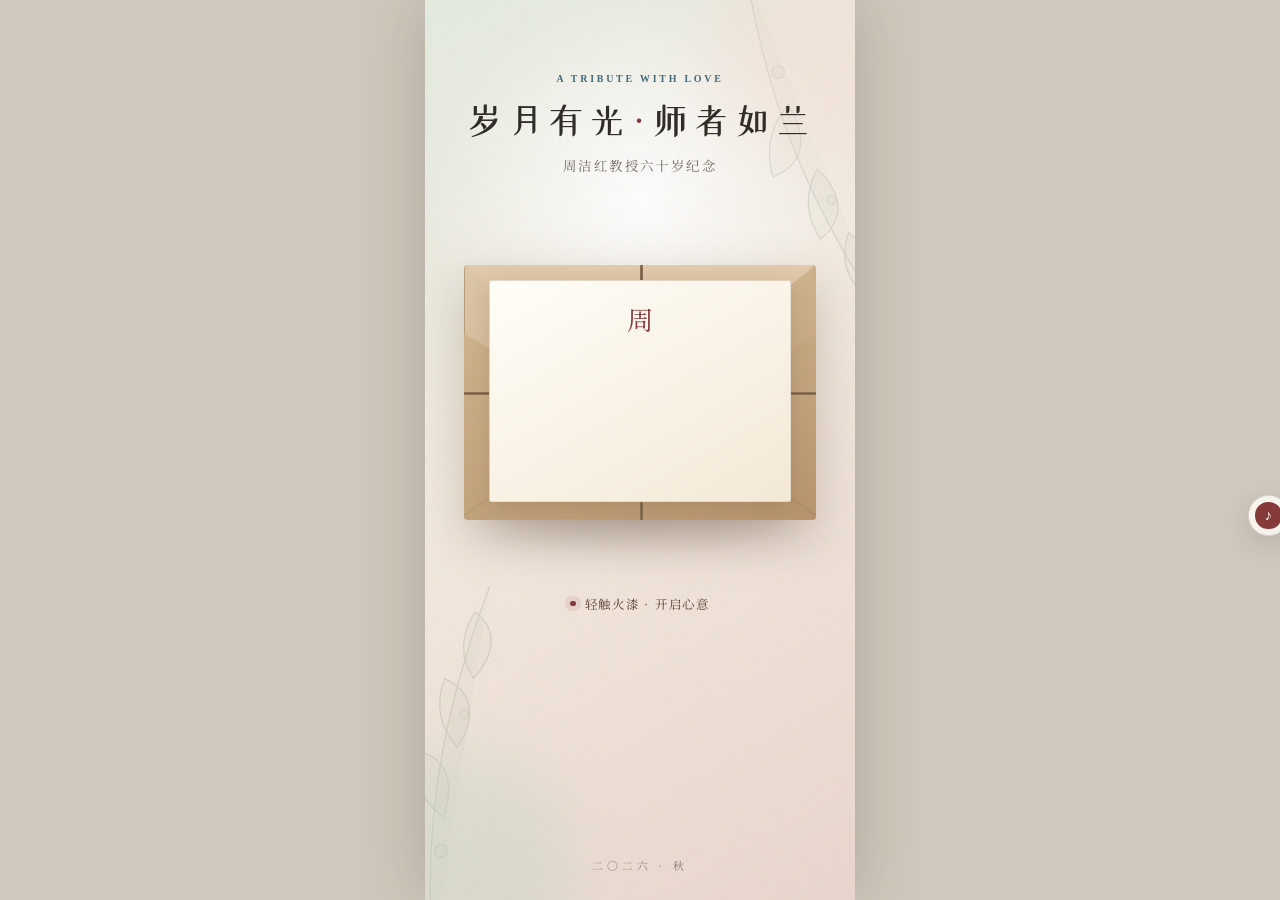
==== index.html @ 35580b99 "补充网页技术支持信息 Co-Authored-By: Aime <aime@bytedance.com> Change-Id: I52835544a34c816adebe704d034dd237d55" ====
<!doctype html>
<html lang="zh-CN">
<head>
  <meta charset="UTF-8" />
  <meta name="viewport" content="width=device-width, initial-scale=1, viewport-fit=cover, user-scalable=no" />
  <meta name="theme-color" content="#eee8dc" />
  <meta name="description" content="周洁红教授六十岁纪念互动贺卡" />
  <title>岁月有光 · 师者如兰</title>
  <link rel="preconnect" href="https://fonts.googleapis.com" />
  <link rel="preconnect" href="https://fonts.gstatic.com" crossorigin />
  <link href="https://fonts.googleapis.com/css2?family=Noto+Serif+SC:wght@400;500;600;700&family=ZCOOL+XiaoWei&display=swap" rel="stylesheet" />
  <link rel="stylesheet" href="./style.css?v=2" />
</head>
<body>
  <main class="app-shell" aria-live="polite">
    <div class="ambient-light ambient-light--one"></div>
    <div class="ambient-light ambient-light--two"></div>

    <svg class="botanical botanical--left" viewBox="0 0 170 410" aria-hidden="true">
      <path d="M22 420C32 300 55 183 143 22" />
      <path d="M56 270C34 248 26 222 32 191C64 200 78 226 56 270Z" />
      <path d="M82 195C64 167 65 142 79 117C106 134 111 163 82 195Z" />
      <path d="M111 121C98 94 105 69 123 48C145 69 140 97 111 121Z" />
      <circle cx="48" cy="307" r="7" /><circle cx="95" cy="159" r="5" />
    </svg>
    <svg class="botanical botanical--right" viewBox="0 0 170 410" aria-hidden="true">
      <path d="M148 420C138 300 115 183 27 22" />
      <path d="M114 270C136 248 144 222 138 191C106 200 92 226 114 270Z" />
      <path d="M88 195C106 167 105 142 91 117C64 134 59 163 88 195Z" />
      <path d="M59 121C72 94 65 69 47 48C25 69 30 97 59 121Z" />
      <circle cx="122" cy="307" r="7" /><circle cx="75" cy="159" r="5" />
    </svg>

    <section id="invitation" class="invitation" aria-label="纪念贺卡">
      <header class="hero-copy">
        <p class="eyebrow">A TRIBUTE WITH LOVE</p>
        <h1>岁月有光<span>·</span>师者如兰</h1>
        <p class="subtitle">周洁红教授六十岁纪念</p>
      </header>

      <div id="envelopeScene" class="envelope-scene">
        <div class="envelope-shadow"></div>
        <div class="letter" aria-hidden="true"><div class="letter-monogram">周</div></div>
        <div class="envelope">
          <div class="envelope-back"></div>
          <div class="envelope-pocket"></div>
          <div class="envelope-flap"></div>
          <div class="cord cord--horizontal"></div>
          <div class="cord cord--vertical"></div>
          <div class="wax-seal" aria-hidden="true"><span class="seal-ring"></span><span class="seal-character">启</span></div>
        </div>
        <button id="openTapZone" class="envelope-tap-zone" type="button" aria-label="轻触开启贺卡"></button>
      </div>

      <button id="openHint" class="open-hint" type="button"><span class="open-hint__dot"></span>轻触火漆 · 开启心意</button>
      <p class="edition">二〇二六 · 秋</p>
    </section>

    <section id="greeting" class="greeting-card" aria-hidden="true">
      <div class="greeting-card__border"></div>
      <div class="greeting-card__content">
        <p class="greeting-card__eyebrow">TO OUR DEAREST MENTOR</p>
        <h2>敬爱的周老师：</h2>
        <p class="blessing">六十载春华秋实，您以严谨治学启迪求知，以温厚仁心守护成长。一路走来，您的教诲如灯，照亮我们探索学问、奔赴人生的方向；您的关怀如春风，让周门始终温暖而坚定。值此六十华诞，愿您岁月常欢、身体康健、桃李芬芳，所行皆坦途，所愿皆如意！</p>
        <div class="signature"><p>周门弟子 敬贺</p><time datetime="2026-09-12">2026 年 9 月 12 日</time></div>
        <button id="enterAlbum" class="primary-button" type="button"><span>进入纪念册</span><span aria-hidden="true">→</span></button>
      </div>
    </section>

    <section id="album" class="album" aria-hidden="true">
      <header class="album-header">
        <div>
          <p id="albumChapter" class="album-header__chapter">第一章</p>
          <p id="albumTitle" class="album-header__title">杏坛与治学</p>
        </div>
        <p id="albumProgress" class="album-header__progress">引章</p>
      </header>

      <div id="albumStage" class="album-stage">
        <article id="portraitPrelude" class="portrait-prelude" hidden>
          <p class="eyebrow">PORTRAIT PRELUDE · 人物序章</p>
          <h2>先看见周老师</h2>
          <p class="portrait-prelude__lead">在三段岁月展开之前<br />先留住五帧属于她自己的光</p>
          <figure id="portraitCard" class="portrait-prelude__card">
            <div class="portrait-prelude__frame">
              <img id="portraitPhoto" src="" alt="" draggable="false" />
              <span id="portraitCounter" class="portrait-prelude__counter">01 / 05</span>
            </div>
            <figcaption>
              <strong id="portraitTitle"></strong>
              <span id="portraitTime"></span>
            </figcaption>
          </figure>
          <nav class="portrait-prelude__controls" aria-label="人物序章照片切换">
            <button id="previousPortrait" type="button" aria-label="上一张人物照片">←</button>
            <div id="portraitDots" class="mini-dots" aria-hidden="true"><span></span><span></span><span></span><span></span><span></span></div>
            <button id="nextPortrait" type="button" aria-label="下一张人物照片">→</button>
          </nav>
          <p class="portrait-prelude__hint">左右滑动 · 共五帧</p>
          <button id="enterFirstChapter" class="chapter-start" type="button" hidden><span>进入三章岁月</span><span aria-hidden="true">→</span></button>
        </article>

        <article id="chapterIntro" class="chapter-intro">
          <div class="chapter-intro__halo"></div>
          <div id="chapterNumeral" class="chapter-intro__number">壹</div>
          <p id="chapterEnglish" class="eyebrow">CHAPTER ONE</p>
          <h2 id="chapterTitle">杏坛与治学</h2>
          <div class="chapter-intro__rule"><span></span></div>
          <p id="chapterDescription" class="chapter-intro__description">躬耕杏坛，求索不止<br />在田野与课堂之间，见证治学的温度</p>
          <p id="chapterRange" class="chapter-intro__range">照片 01—10</p>
          <button id="startChapter" class="chapter-start" type="button"><span>翻开这一章</span><span aria-hidden="true">→</span></button>
        </article>

        <article id="photoCard" class="photo-card" hidden>
          <div id="photoFrame" class="photo-card__frame">
            <img id="albumPhoto" src="" alt="" draggable="false" />
            <div class="photo-card__corner photo-card__corner--tl"></div><div class="photo-card__corner photo-card__corner--tr"></div>
            <div class="photo-card__corner photo-card__corner--bl"></div><div class="photo-card__corner photo-card__corner--br"></div>
          </div>
          <div class="photo-card__copy">
            <div class="photo-card__meta"><time id="photoTime"></time><span id="photoPlace"></span></div>
            <h2 id="photoTitle"></h2>
            <p id="photoDescription"></p>
            <p id="photoCredit" class="photo-card__credit"></p>
          </div>
        </article>

        <article id="albumEnd" class="album-end" hidden>
          <p class="eyebrow">THIRTY MOMENTS · ONE SHARED JOURNEY</p>
          <div class="album-end__mark">叁章</div>
          <h2>三十帧岁月<br />一程温暖同行</h2>
          <p>照片故事暂告一段落<br />下一章，将听见大家写下的心意</p>
          <button id="enterHeartfelt" class="chapter-start" type="button"><span>聆听文字心意</span><span aria-hidden="true">→</span></button>
          <button id="restartAlbum" class="text-button" type="button">从第一章重看</button>
        </article>
      </div>

      <button id="skipChapter" class="skip-chapter" type="button">跳过此章 <span aria-hidden="true">↠</span></button>

      <nav id="albumControls" class="album-controls" aria-label="照片翻页" hidden>
        <button id="previousPhoto" class="nav-button" type="button" aria-label="上一张"><span aria-hidden="true">←</span><span>上一张</span></button>
        <div class="chapter-dots" aria-hidden="true"><span></span><span></span><span></span></div>
        <button id="nextPhoto" class="nav-button nav-button--primary" type="button" aria-label="下一张"><span>下一张</span><span aria-hidden="true">→</span></button>
      </nav>
      <p id="swipeHint" class="swipe-hint" hidden><span aria-hidden="true">‹</span> 左右滑动浏览 <span aria-hidden="true">›</span></p>
    </section>

    <section id="heartfelt" class="heartfelt" aria-hidden="true">
      <header class="heartfelt-header">
        <div>
          <p class="heartfelt-header__eyebrow">第四章 · WORDS FROM THE HEART</p>
          <h2>文字心意</h2>
        </div>
        <div id="heartProgress" class="heart-progress" aria-label="文字心意进度">
          <span class="is-active"></span><span></span><span></span>
        </div>
      </header>

      <div id="heartStage" class="heart-stage">
        <article id="keywordScene" class="heart-scene keyword-scene">
          <div class="heart-orbit heart-orbit--one"></div><div class="heart-orbit heart-orbit--two"></div>
          <p class="eyebrow">IN EVERYONE'S EYES</p>
          <h3>大家眼中的<br />周老师</h3>
          <p class="heart-lead">二十七份心意，汇成共同的答案</p>
          <div id="keywordCloud" class="keyword-cloud" aria-label="形容周老师的关键词"></div>
          <button id="toWishes" class="heart-next" type="button"><span>读一读大家的祝福</span><span aria-hidden="true">→</span></button>
        </article>

        <article id="wishScene" class="heart-scene wish-scene" hidden>
          <div class="scene-heading">
            <div><p class="eyebrow">ALL WISHES · FROM EVERYONE</p><h3>一页一心意</h3></div>
            <p id="wishCounter" class="scene-counter">01 / 27</p>
          </div>
          <div id="wishCard" class="wish-card">
            <span class="wish-card__quote">“</span>
            <p id="wishText"></p>
            <p id="wishScrollHint" class="wish-scroll-hint" hidden>上下滑动阅读全文</p>
            <div class="wish-card__from"><span id="wishName"></span><small id="wishIdentity"></small></div>
          </div>
          <nav class="heart-controls" aria-label="祝福短句翻页">
            <button id="previousWish" class="round-control" type="button" aria-label="上一条祝福">←</button>
            <div id="wishDots" class="mini-dots" aria-hidden="true"></div>
            <button id="nextWish" class="round-control round-control--fill" type="button" aria-label="下一条祝福">→</button>
          </nav>
          <button id="toStories" class="heart-next heart-next--soft" type="button"><span>翻阅师生故事</span><span aria-hidden="true">→</span></button>
        </article>

        <article id="storyScene" class="heart-scene story-scene" hidden>
          <div class="scene-heading">
            <div><p class="eyebrow">STORIES BETWEEN US</p><h3>师生故事</h3></div>
            <p id="storyCounter" class="scene-counter">01 / 05</p>
          </div>
          <p class="story-hint">每次只读一个故事，轻触卡片展开全文</p>
          <button id="storyCard" class="story-card" type="button" aria-label="展开故事全文">
            <div class="story-card__top"><span id="storyTag">治学</span><span>点击展开 ↗</span></div>
            <h4 id="storyTitle"></h4>
            <p id="storySummary"></p>
            <div class="story-card__footer"><span id="storyName"></span><small id="storyIdentity"></small></div>
          </button>
          <nav class="heart-controls" aria-label="师生故事翻页">
            <button id="previousStory" class="round-control" type="button" aria-label="上一个故事">←</button>
            <div id="storyDots" class="mini-dots" aria-hidden="true"></div>
            <button id="nextStory" class="round-control round-control--fill" type="button" aria-label="下一个故事">→</button>
          </nav>
          <p class="heartfelt-closing">严于学术，宽于为人。<br />这些被照亮的时刻，我们一直记得。</p>
          <button id="toVideos" class="heart-next video-entry" type="button"><span>观看祝福视频</span><span aria-hidden="true">→</span></button>
        </article>
      </div>

      <button id="heartBack" class="heart-back" type="button" aria-label="返回上一页">←</button>
    </section>

    <section id="videoGallery" class="video-gallery" aria-hidden="true">
      <header class="video-header">
        <div>
          <p>第五章 · BLESSINGS IN MOTION</p>
          <h2>祝福视频</h2>
        </div>
        <p id="videoCounter" class="video-counter">01 / 04</p>
      </header>

      <div class="video-stage">
        <article id="videoIntro" class="video-intro">
          <div class="video-intro__mark" aria-hidden="true">影</div>
          <p class="eyebrow">BLESSINGS IN MOTION</p>
          <h2>让祝福，被听见</h2>
          <p>五段跨越山海的问候<br />将在这里依次展开</p>
          <button id="startVideos" class="chapter-start" type="button"><span>观看第一段祝福</span><span aria-hidden="true">→</span></button>
        </article>

        <article id="videoCard" class="video-card" hidden>
          <div id="videoFrame" class="video-frame">
            <video id="blessingVideo" controls playsinline webkit-playsinline preload="none" disablepictureinpicture></video>
            <button id="videoFullscreen" class="video-fullscreen" type="button" aria-label="全屏播放视频" title="全屏播放" hidden>⛶</button>
            <button id="videoPlay" class="video-play" type="button" aria-label="加载并播放祝福视频">
              <span class="video-play__icon" aria-hidden="true">▶</span>
              <span id="videoPlayLabel">点击加载并播放</span>
            </button>
            <p id="videoStatus" class="video-status" role="status" aria-live="polite"></p>
            <span id="videoDurationBadge" class="video-duration-badge">01:28</span>
          </div>
          <div class="video-card__content">
            <p id="videoNumber" class="video-card__number">VIDEO 01</p>
            <h3 id="videoName">尹世久</h3>
            <p id="videoIdentity" class="video-card__identity">山东女子学院 · 健康养老学院</p>
            <div class="video-card__rule"></div>
            <p id="videoCaption" class="video-card__caption">二十余载师生情，祝福温暖如初</p>
          </div>
        </article>
      </div>

      <nav id="videoControls" class="video-controls" aria-label="祝福视频切换" hidden>
        <button id="previousVideo" class="nav-button" type="button" aria-label="上一段视频"><span aria-hidden="true">←</span><span>上一段</span></button>
        <div id="videoDots" class="chapter-dots" aria-hidden="true"><span class="is-active"></span><span></span><span></span><span></span><span></span></div>
        <button id="nextVideo" class="nav-button nav-button--primary" type="button" aria-label="下一段视频"><span>下一段</span><span aria-hidden="true">→</span></button>
      </nav>
      <p id="videoNote" class="video-note" hidden>点击后行内播放 · 右上角可全屏 · 切换卡片自动暂停</p>
      <button id="videoBack" class="heart-back" type="button" aria-label="返回文字心意">←</button>
    </section>

    <section id="achievements" class="achievements" aria-hidden="true">
      <div id="achievementProgress" class="achievement-progress" aria-hidden="true"><span></span></div>
      <header class="achievements-header">
        <div>
          <p>第六章 · A LIFE OF SCHOLARSHIP</p>
          <h2>治学长卷</h2>
        </div>
        <p class="achievements-header__note">上下滑动阅览</p>
      </header>

      <article id="achievementsScroll" class="achievements-scroll">
        <section class="achievement-hero">
          <div class="achievement-hero__seal" aria-hidden="true">学</div>
          <p class="eyebrow">SCHOLARSHIP · LEGACY</p>
          <h2>治学不辍<br />桃李成蹊</h2>
          <p>谨以这份成果长卷<br />记录数十载求索与耕耘</p>
          <span class="achievement-hero__scroll">向下展开长卷 ↓</span>
        </section>

        <section class="achievement-overview" aria-labelledby="achievementOverviewTitle">
          <p class="achievement-kicker">ACADEMIC PORTRAIT</p>
          <h3 id="achievementOverviewTitle">求索经年，硕果成章</h3>
          <p id="achievementProfile" class="achievement-overview__lead"></p>
          <div id="achievementStats" class="achievement-stats"></div>
          <p class="achievement-source">据现有成果材料整理</p>
        </section>

        <nav id="achievementNav" class="achievement-nav" aria-label="成果分类导航">
          <button type="button" data-target="achievementHighlights">代表</button>
          <button type="button" data-target="achievementBooks">著作</button>
          <button type="button" data-target="achievementPapers">论文</button>
          <button type="button" data-target="achievementProjects">项目</button>
          <button type="button" data-target="achievementHonors">荣誉</button>
          <button type="button" data-target="achievementReports">咨政</button>
        </nav>

        <section id="achievementHighlights" class="achievement-section achievement-highlights">
          <div class="achievement-section__heading">
            <p>SELECTED MILESTONES</p>
            <h3>代表成果</h3>
          </div>
          <div id="achievementHighlightList" class="achievement-highlight-list"></div>
        </section>

        <section id="achievementBooks" class="achievement-section">
          <div class="achievement-section__heading"><p>PUBLICATIONS</p><h3>著作</h3></div>
          <div id="achievementBookList" class="achievement-archive"></div>
        </section>

        <section id="achievementPapers" class="achievement-section">
          <div class="achievement-section__heading"><p>PAPERS</p><h3>论文</h3></div>
          <div id="achievementPaperList" class="achievement-archive"></div>
        </section>

        <section id="achievementProjects" class="achievement-section">
          <div class="achievement-section__heading"><p>RESEARCH PROJECTS</p><h3>科研项目</h3></div>
          <div id="achievementProjectList" class="achievement-archive"></div>
        </section>

        <section id="achievementHonors" class="achievement-section">
          <div class="achievement-section__heading"><p>HONORS</p><h3>荣誉奖励</h3></div>
          <div id="achievementAwardList" class="achievement-archive"></div>
        </section>

        <section id="achievementReports" class="achievement-section">
          <div class="achievement-section__heading"><p>POLICY IMPACT</p><h3>咨政成果</h3></div>
          <div id="achievementReportList" class="achievement-archive"></div>
        </section>

        <footer class="achievement-closing">
          <span></span>
          <p>学问写在大地上<br />育人留在岁月里</p>
          <button id="achievementsNext" class="chapter-start" type="button"><span>查看筹备组名单</span><span aria-hidden="true">→</span></button>
        </footer>
      </article>

      <button id="achievementsBack" class="heart-back" type="button" aria-label="返回祝福视频">←</button>
    </section>

    <section id="credits" class="credits" aria-hidden="true">
      <header class="credits-header">
        <p>WITH GRATITUDE · 幕后致谢</p>
        <h2>筹备组名单</h2>
      </header>

      <article class="credits-card">
        <div class="credits-seal" aria-hidden="true">谢</div>
        <p class="credits-lead">一份纪念册的完成<br />离不开每一份用心与同行</p>

        <div class="credits-list">
          <section class="credits-group">
            <p>内容设计 · 网页制作</p>
            <h3>贾丽婼</h3>
          </section>
          <section class="credits-group">
            <p>素材收集</p>
            <h3>许蒋鸿、贾丽婼</h3>
          </section>
          <section class="credits-group">
            <p>技术支持</p>
            <h3>甘华粱<br /><span>网页部署与调试</span></h3>
          </section>
          <section class="credits-group credits-group--support">
            <p>筹备组支持</p>
            <h3>鄢贞、李凯、胡亦俊、金宇<br />许蒋鸿、贾丽婼、王璐</h3>
          </section>
        </div>

        <div class="credits-closing">
          <span></span>
          <p>谨以此页，感谢每一位共同留下珍贵心意的人</p>
          <time datetime="2026-09-10">二〇二六年九月</time>
        </div>
      </article>

      <button id="creditsBack" class="heart-back" type="button" aria-label="返回祝福视频">←</button>
    </section>

    <div id="storyModal" class="story-modal" aria-hidden="true">
      <div class="story-modal__backdrop"></div>
      <article class="story-modal__sheet" role="dialog" aria-modal="true" aria-labelledby="modalStoryTitle">
        <div class="story-modal__handle"></div>
        <button id="closeStory" class="story-modal__close" type="button" aria-label="关闭故事">×</button>
        <p id="modalStoryTag" class="eyebrow"></p>
        <h3 id="modalStoryTitle"></h3>
        <p id="modalStoryMeta" class="story-modal__meta"></p>
        <div id="modalStoryBody" class="story-modal__body"></div>
        <button id="closeStoryBottom" class="heart-next heart-next--soft" type="button">读完了，收起故事</button>
      </article>
    </div>

    <button id="musicToggle" class="music-toggle" type="button" aria-label="静音背景音乐" aria-pressed="false">
      <span class="music-toggle__icon" aria-hidden="true">♪</span>
    </button>
    <button id="skipAnimation" class="skip-button" type="button" hidden>跳过动画</button>
  </main>
  <audio id="backgroundMusic" src="./assets/audio/flowing-river.mp3" loop preload="metadata"></audio>
  <script src="./achievements-data.js"></script>
  <script src="./script.js?v=2"></script>
</body>
</html>
---- style.css ----
:root {
  color-scheme: light;
  --paper: #f8f3e8;
  --paper-deep: #dfd0b9;
  --tea: #88684a;
  --tea-dark: #5b412f;
  --wine: #873a3b;
  --wine-dark: #642729;
  --ink: #302d29;
  --muted: #756e64;
  --botanical: #677969;
  --blue: #436878;
  font-family: "Noto Serif SC", "Songti SC", serif;
}

* { box-sizing: border-box; }
html, body { width: 100%; min-height: 100%; margin: 0; -webkit-text-size-adjust: 100%; text-size-adjust: 100%; }
body { min-width: 320px; overflow: hidden; color: var(--ink); background: #e8e1d4; -webkit-tap-highlight-color: transparent; }
button { font: inherit; }
button:focus-visible { outline: 2px solid var(--wine); outline-offset: 3px; }
[hidden] { display: none !important; }

.app-shell {
  position: relative; isolation: isolate; width: 100%; height: 100svh; min-height: 600px; overflow: hidden;
  background: radial-gradient(circle at 50% 22%, rgba(255,255,255,.88), transparent 29%), linear-gradient(150deg, #e3eadf 0%, #f3eadf 43%, #e8d5cc 100%);
}
.app-shell::before { content: ""; position: absolute; inset: 0; z-index: -1; opacity: .45; pointer-events: none; background-image: url("data:image/svg+xml,%3Csvg viewBox='0 0 180 180' xmlns='http://www.w3.org/2000/svg'%3E%3Cfilter id='n'%3E%3CfeTurbulence type='fractalNoise' baseFrequency='.8' numOctaves='3' stitchTiles='stitch'/%3E%3C/filter%3E%3Crect width='100%25' height='100%25' filter='url(%23n)' opacity='.09'/%3E%3C/svg%3E"); }
.ambient-light { position: absolute; width: 14rem; height: 14rem; border-radius: 999px; filter: blur(32px); opacity: .35; pointer-events: none; }
.ambient-light--one { top: -4rem; right: -5rem; background: #f7d8ce; }
.ambient-light--two { bottom: -5rem; left: -5rem; background: #bad2c1; }
.botanical { position: absolute; z-index: -1; width: 9.5rem; height: 24rem; opacity: .2; fill: rgba(95,119,98,.15); stroke: var(--botanical); stroke-width: 1.4; }
.botanical--left { left: -2.5rem; bottom: -3rem; transform: rotate(-8deg); }
.botanical--right { right: -2.5rem; top: -2rem; transform: rotate(175deg); }

.invitation, .greeting-card, .album { position: absolute; inset: 0; }
.invitation { display: flex; flex-direction: column; align-items: center; padding: max(2.3rem, env(safe-area-inset-top)) 1.5rem max(1.7rem, env(safe-area-inset-bottom)); transition: opacity .5s ease, transform .7s cubic-bezier(.22,1,.36,1), filter .7s ease; }
.hero-copy { margin-top: clamp(.6rem, 4vh, 2.4rem); text-align: center; }
.eyebrow { margin: 0 0 .8rem; color: var(--blue); font-family: Georgia, serif; font-size: .62rem; font-weight: 600; letter-spacing: .28em; }
.hero-copy h1 { margin: 0; font-family: "ZCOOL XiaoWei", "Noto Serif SC", serif; font-size: clamp(1.2rem, 6vw, 2.3rem); font-weight: 400; letter-spacing: .08em; line-height: 1.3; white-space: nowrap; }
.hero-copy h1 span { margin: 0 .1em; color: var(--wine); }
.subtitle { margin: .7rem 0 0; color: var(--muted); font-size: .84rem; letter-spacing: .18em; }

.envelope-scene { position: relative; width: min(83vw, 22rem); aspect-ratio: 1.38; margin-top: clamp(3.5rem, 10vh, 6.5rem); perspective: 1100px; }
.envelope-shadow { position: absolute; left: 8%; right: 8%; bottom: -1rem; height: 2.5rem; border-radius: 50%; background: rgba(77,57,42,.28); filter: blur(18px); transition: transform .8s ease, opacity .8s ease; }
.envelope, .envelope-back, .envelope-pocket, .envelope-flap { position: absolute; inset: 0; }
.envelope { filter: drop-shadow(0 18px 25px rgba(77,57,42,.24)); transform-style: preserve-3d; animation: envelopeFloat 4s ease-in-out infinite; }
.envelope-back { overflow: hidden; border-radius: .25rem; border: 1px solid rgba(110,83,57,.2); background: linear-gradient(145deg, #ddc8a9, #c8aa82 70%, #b79772); }
.envelope-back::after, .envelope-pocket::after { content: ""; position: absolute; inset: 0; opacity: .32; mix-blend-mode: multiply; background-image: url("data:image/svg+xml,%3Csvg viewBox='0 0 120 120' xmlns='http://www.w3.org/2000/svg'%3E%3Cfilter id='p'%3E%3CfeTurbulence type='fractalNoise' baseFrequency='.45' numOctaves='4'/%3E%3C/filter%3E%3Crect width='100%25' height='100%25' filter='url(%23p)' opacity='.14'/%3E%3C/svg%3E"); }
.envelope-pocket { z-index: 4; clip-path: polygon(0 27%, 50% 68%, 100% 27%, 100% 100%, 0 100%); border-radius: 0 0 .25rem .25rem; background: linear-gradient(160deg, #d3b891 0%, #c3a47c 65%, #b9956d 100%); }
.envelope-pocket::before { content: ""; position: absolute; inset: 0; opacity: .45; background: linear-gradient(35deg, transparent 49.5%, rgba(104,76,49,.22) 50%, transparent 50.5%), linear-gradient(-35deg, transparent 49.5%, rgba(104,76,49,.18) 50%, transparent 50.5%); }
.envelope-flap { z-index: 5; height: 56%; transform-origin: 50% 0; transform: rotateX(0); clip-path: polygon(0 0,100% 0,50% 100%); background: linear-gradient(180deg,#e0caab,#c7a77f); backface-visibility: hidden; }
.letter { position: absolute; z-index: 2; left: 7%; right: 7%; top: 6%; bottom: 7%; display: grid; place-items: start center; padding-top: 1.2rem; border: 1px solid rgba(116,88,63,.17); border-radius: .15rem; color: var(--wine); background: linear-gradient(150deg,#fffdf7,#f3e8d6); box-shadow: 0 7px 20px rgba(86,62,42,.16); transition: transform .75s cubic-bezier(.2,.75,.2,1), opacity .5s ease; }
.letter-monogram { font-size: 1.65rem; }
.cord { position: absolute; z-index: 7; background: #7c5d3e; box-shadow: inset 0 0 0 1px rgba(255,255,255,.14); transition: transform .55s ease, opacity .4s ease; }
.cord--horizontal { left: 0; right: 0; top: 50%; height: 3px; }
.cord--vertical { top: 0; bottom: 0; left: 50%; width: 3px; }
.wax-seal { position: absolute; z-index: 8; left: 50%; top: 50%; width: 4.6rem; height: 4.6rem; display: grid; place-items: center; transform: translate(-50%,-50%); border-radius: 48% 53% 46% 55%; color: #f0d9c0; pointer-events: none; background: radial-gradient(circle at 35% 28%,#af5a58 0%,var(--wine) 45%,var(--wine-dark) 100%); box-shadow: 0 8px 15px rgba(73,31,32,.35), inset 0 0 0 4px rgba(255,210,190,.1); animation: sealPulse 2.6s ease-in-out infinite; transition: transform .3s ease, opacity .35s ease, filter .35s ease; }
.wax-seal::before { content: ""; position: absolute; inset: .45rem; border: 1px solid rgba(244,213,188,.55); border-radius: 50%; }
.seal-ring { position: absolute; inset: .65rem; border: 1px dotted rgba(242,211,186,.38); border-radius: 50%; }
.seal-character { font-family: "ZCOOL XiaoWei", serif; font-size: 1.55rem; transform: translateY(-.06rem); }
.envelope-tap-zone { position: absolute; inset: -1rem; z-index: 12; border: 0; border-radius: .5rem; background: transparent; cursor: pointer; touch-action: manipulation; }
.open-hint { display: flex; align-items: center; gap: .55rem; margin-top: clamp(2.4rem,7vh,4rem); padding: .75rem 1rem; border: 0; color: var(--tea-dark); background: transparent; font-size: .78rem; letter-spacing: .14em; cursor: pointer; }
.open-hint__dot { width: .35rem; height: .35rem; border-radius: 50%; background: var(--wine); box-shadow: 0 0 0 5px rgba(135,58,59,.1); }
.edition { margin-top: auto; margin-bottom: 0; color: rgba(72,68,62,.62); font-size: .68rem; letter-spacing: .35em; }
.skip-button { position: fixed; z-index: 30; right: 1rem; top: max(1rem,env(safe-area-inset-top)); padding: .5rem .8rem; border: 1px solid rgba(84,70,55,.2); border-radius: 999px; color: var(--muted); background: rgba(255,255,255,.55); backdrop-filter: blur(10px); font-size: .72rem; }
.music-toggle { position: fixed; z-index: 45; top: 55%; right: -.55rem; bottom: auto; width: 2.55rem; height: 2.55rem; display: grid; place-items: center; padding: 0; border: 1px solid rgba(84,70,55,.18); border-radius: 50%; color: #fffaf2; background: rgba(255,253,247,.84); box-shadow: 0 8px 22px rgba(71,52,39,.14); backdrop-filter: blur(12px); touch-action: none; cursor: grab; user-select: none; transition: left .28s cubic-bezier(.22,1,.36,1),right .28s cubic-bezier(.22,1,.36,1),top .18s ease,opacity .25s ease,transform .25s ease,background .25s ease; }
.music-toggle.is-dragging { cursor: grabbing; transition: none; }
.music-toggle:active { transform: scale(.94); }
.music-toggle__icon { width: 1.65rem; height: 1.65rem; display: grid; place-items: center; border-radius: 50%; color: #fffaf2; background: var(--wine); font-family: Georgia,serif; font-size: .9rem; transform-origin: center; }
.music-toggle.is-playing .music-toggle__icon { animation: music-spin 3.2s linear infinite; }
.music-toggle.is-muted .music-toggle__icon { background: #8d877f; }
.music-toggle.is-video-paused { opacity: .62; }
@keyframes music-spin { to { transform: rotate(360deg); } }

.greeting-card { z-index: 15; display: grid; place-items: center; padding: max(2.3rem,env(safe-area-inset-top)) 1.5rem max(1.7rem,env(safe-area-inset-bottom)); opacity: 0; visibility: hidden; transform: translateY(9%) scale(.84); transition: opacity .6s ease, visibility .6s, transform .85s cubic-bezier(.2,.8,.2,1); }
.greeting-card::before { content: ""; position: absolute; inset: 0; z-index: -1; opacity: 0; background: rgba(230,225,214,.56); backdrop-filter: blur(13px); transition: opacity .65s ease; }
.greeting-card__content { position: relative; width: min(100%,27rem); max-height: min(82svh,46rem); overflow: auto; padding: 2.6rem 1.65rem 1.7rem; border: 1px solid rgba(130,101,69,.2); border-radius: .25rem; background: rgba(255,252,244,.92); box-shadow: 0 24px 55px rgba(70,51,37,.2); }
.greeting-card__border { position: absolute; left: 50%; top: 50%; width: min(calc(100% - 2rem),28.3rem); height: min(85svh,48rem); border: 1px solid rgba(135,58,59,.22); pointer-events: none; transform: translate(-50%,-50%); }
.greeting-card__eyebrow { margin: 0 0 1.8rem; color: var(--wine); font-family: Georgia,serif; font-size: .57rem; letter-spacing: .25em; }
.greeting-card h2 { margin: 0 0 1.1rem; font-family: "ZCOOL XiaoWei",serif; font-size: 1.5rem; font-weight: 400; letter-spacing: .08em; }
.blessing { margin: 0; font-size: .94rem; line-height: 2.05; letter-spacing: .035em; text-align: justify; }
.signature { margin-top: 1.3rem; color: var(--muted); font-size: .78rem; line-height: 1.8; text-align: right; }
.signature p { margin: 0; }
.signature time { letter-spacing: .06em; }
.primary-button, .chapter-start { display: flex; align-items: center; justify-content: center; gap: .8rem; border: 0; color: #fff9ef; background: linear-gradient(105deg,var(--wine-dark),var(--wine)); box-shadow: 0 8px 18px rgba(104,39,41,.2); letter-spacing: .14em; }
.primary-button { width: 100%; margin-top: 1.35rem; padding: .9rem 1rem; border-radius: .15rem; font-size: .88rem; }

.album { z-index: 20; display: flex; flex-direction: column; padding: max(1.1rem,env(safe-area-inset-top)) 1.05rem max(.8rem,env(safe-area-inset-bottom)); opacity: 0; visibility: hidden; transform: translateY(100%); transition: transform .8s cubic-bezier(.2,.8,.2,1), opacity .5s ease, visibility .8s; background: linear-gradient(155deg,#e2e6de 0%,#f5eee4 48%,#ead8d0 100%); }
.album::before { content: ""; position: absolute; inset: 0; z-index: -1; opacity: .3; background-image: radial-gradient(circle at 12% 15%,rgba(83,112,93,.18),transparent 28%), radial-gradient(circle at 90% 82%,rgba(132,59,59,.14),transparent 32%); transition: background .5s ease; }
.album[data-tone="companions"] { background: linear-gradient(155deg,#e3e6e3 0%,#f4eee5 48%,#e6d7cd 100%); }
.album[data-tone="celebration"] { background: linear-gradient(155deg,#eee4d8 0%,#f8eee7 45%,#e7d0c8 100%); }
.album-header { min-height: 3.3rem; display: flex; align-items: flex-start; justify-content: space-between; padding: .15rem .3rem .55rem; border-bottom: 1px solid rgba(78,66,54,.14); }
.album-header p { margin: 0; }
.album-header__chapter { color: var(--wine); font-size: .6rem; letter-spacing: .18em; }
.album-header__title { margin-top: .25rem !important; font-family: "ZCOOL XiaoWei",serif; font-size: 1rem; letter-spacing: .12em; }
.album-header__progress { min-width: 3.5rem; padding-top: .2rem; color: var(--muted); font-family: Georgia,serif; font-size: .72rem; letter-spacing: .12em; text-align: right; }
.album-stage { position: relative; flex: 1; min-height: 0; touch-action: pan-y; }

.chapter-intro, .album-end { height: 100%; display: flex; flex-direction: column; align-items: center; justify-content: center; padding: 1rem 1.2rem 3.3rem; text-align: center; }
.chapter-intro__halo { position: absolute; width: 17rem; height: 17rem; border: 1px solid rgba(75,102,87,.12); border-radius: 50%; box-shadow: 0 0 0 2.7rem rgba(255,255,255,.13),0 0 0 5rem rgba(255,255,255,.08); }
.chapter-intro__number { position: absolute; top: 50%; left: 50%; color: rgba(57,76,65,.065); font-family: "ZCOOL XiaoWei",serif; font-size: min(45vw,11rem); transform: translate(-50%,-57%); }
.chapter-intro .eyebrow { position: relative; margin-bottom: 1rem; }
.chapter-intro h2 { position: relative; margin: 0; font-family: "ZCOOL XiaoWei",serif; font-size: clamp(2.15rem,11vw,3rem); font-weight: 400; letter-spacing: .16em; }
.chapter-intro__rule { position: relative; width: 7rem; height: 1px; margin: 1.25rem 0 1.15rem; background: linear-gradient(90deg,transparent,rgba(96,68,48,.42),transparent); }
.chapter-intro__rule span { position: absolute; left: 50%; top: 50%; width: .35rem; height: .35rem; border: 1px solid var(--wine); transform: translate(-50%,-50%) rotate(45deg); background: #f2e9df; }
.chapter-intro__description { position: relative; margin: 0; color: var(--muted); font-size: .86rem; line-height: 2; letter-spacing: .08em; }
.chapter-intro__range { position: relative; margin: 1.3rem 0 0; color: var(--blue); font-family: Georgia,serif; font-size: .68rem; letter-spacing: .2em; }
.portrait-prelude { height: 100%; display: flex; flex-direction: column; align-items: center; justify-content: center; padding: .35rem .35rem 2.6rem; text-align: center; }
.portrait-prelude .eyebrow { margin: 0 0 .4rem; }
.portrait-prelude h2 { margin: 0; font-family: "Songti SC","STSong","Noto Serif SC",serif; font-size: 1.7rem; font-weight: 500; letter-spacing: .12em; }
.portrait-prelude__lead { margin: .45rem 0 .65rem; color: var(--muted); font-size: .68rem; line-height: 1.7; letter-spacing: .07em; }
.portrait-prelude__card { width: min(72vw,18rem); margin: 0; padding: .38rem; border: 1px solid rgba(100,77,55,.18); background: rgba(255,252,245,.8); box-shadow: 0 14px 30px rgba(66,50,39,.14); }
.portrait-prelude__frame { position: relative; overflow: hidden; background: #e8e1d6; }
.portrait-prelude__frame img { width: 100%; aspect-ratio: 4/5; display: block; object-fit: cover; object-position: center; user-select: none; }
.portrait-prelude__frame img.is-focus-right { object-position: 88% center; }
.portrait-prelude__frame img.is-focus-left { object-position: 12% center; }
.portrait-prelude__frame img.is-landscape-contain { aspect-ratio: 4/3; object-fit: contain; object-position: center; }
.portrait-prelude__counter { position: absolute; right: .5rem; bottom: .45rem; padding: .22rem .38rem; border-radius: 999px; color: #fffaf2; background: rgba(47,42,37,.58); font-family: Georgia,serif; font-size: .52rem; letter-spacing: .08em; }
.portrait-prelude figcaption { min-height: 3rem; display: flex; flex-direction: column; justify-content: center; gap: .12rem; padding: .42rem .2rem .08rem; }
.portrait-prelude figcaption strong { color: var(--tea-dark); font-family: "Songti SC","STSong","Noto Serif SC",serif; font-size: .72rem; font-weight: 500; letter-spacing: .05em; }
.portrait-prelude figcaption span { color: var(--muted); font-size: .55rem; letter-spacing: .06em; }
.portrait-prelude__controls { display: flex; align-items: center; justify-content: center; gap: .65rem; margin-top: .55rem; }
.portrait-prelude__controls button { width: 2rem; height: 2rem; display: grid; place-items: center; padding: 0; border: 1px solid rgba(100,77,55,.17); border-radius: 50%; color: var(--wine); background: rgba(255,252,245,.72); }
.portrait-prelude__controls button:disabled { opacity: .25; }
.portrait-prelude__controls .mini-dots { min-width: 4.6rem; }
.portrait-prelude__hint { margin: .35rem 0 0; color: #887d72; font-size: .5rem; letter-spacing: .08em; }
.portrait-prelude .chapter-start { min-height: 2.55rem; margin-top: .55rem; padding: .62rem 1.2rem; font-size: .72rem; }
@media (max-height: 700px) {
  .portrait-prelude { padding-bottom: 2.2rem; }
  .portrait-prelude__card { width: min(62vw,14.5rem); }
  .portrait-prelude__lead { margin: .32rem 0 .45rem; line-height: 1.5; }
  .portrait-prelude figcaption { min-height: 2.65rem; padding-top: .3rem; }
  .portrait-prelude__controls { margin-top: .35rem; }
}
.chapter-start { position: relative; min-width: 11rem; min-height: 3rem; margin-top: 2rem; padding: .8rem 1.4rem; border-radius: 999px; font-size: .82rem; }

.photo-card { height: 100%; overflow: hidden; padding: .65rem .25rem .25rem; }
.photo-card__frame { position: relative; display: grid; place-items: center; width: 100%; height: min(52svh,28rem); padding: .45rem; overflow: hidden; border: 1px solid rgba(100,77,55,.2); background: rgba(255,252,245,.76); box-shadow: 0 16px 35px rgba(66,50,39,.16); }
.photo-card__frame::after { content: ""; position: absolute; inset: .45rem; pointer-events: none; background: linear-gradient(180deg,rgba(0,0,0,.03),transparent 20%,transparent 80%,rgba(0,0,0,.08)); }
.photo-card__frame img { width: 100%; height: 100%; object-fit: contain; background: #e8e1d6; user-select: none; }
.photo-card__corner { position: absolute; z-index: 2; width: 1.5rem; height: 1.5rem; border-color: rgba(255,252,243,.75); border-style: solid; pointer-events: none; }
.photo-card__corner--tl { left: .72rem; top: .72rem; border-width: 1px 0 0 1px; }
.photo-card__corner--tr { right: .72rem; top: .72rem; border-width: 1px 1px 0 0; }
.photo-card__corner--bl { left: .72rem; bottom: .72rem; border-width: 0 0 1px 1px; }
.photo-card__corner--br { right: .72rem; bottom: .72rem; border-width: 0 1px 1px 0; }
.photo-card__copy { padding: .9rem .65rem .2rem; }
.photo-card__meta { display: flex; align-items: center; gap: .55rem; color: var(--blue); font-size: .64rem; letter-spacing: .1em; }
.photo-card__meta span:not([hidden])::before { content: "·"; margin-right: .55rem; color: var(--wine); }
.photo-card__copy h2 { margin: .42rem 0 .42rem; font-family: "ZCOOL XiaoWei",serif; font-size: 1.35rem; font-weight: 400; letter-spacing: .08em; }
.photo-card__copy > p:not(.photo-card__credit) { margin: 0; color: #5e5952; font-size: .78rem; line-height: 1.72; }
.photo-card__credit { margin: .4rem 0 0; color: #8a8278; font-size: .64rem; letter-spacing: .05em; }

.skip-chapter { position: absolute; z-index: 5; right: 1rem; top: max(1.05rem,env(safe-area-inset-top)); min-height: 2.2rem; padding: .42rem .7rem; border: 1px solid rgba(87,71,57,.16); border-radius: 999px; color: #756d65; background: rgba(255,253,247,.58); backdrop-filter: blur(10px); font-size: .66rem; letter-spacing: .06em; }
.album-controls { min-height: 3.4rem; display: flex; align-items: center; justify-content: space-between; gap: .7rem; padding: .35rem 0 0; }
.nav-button { min-width: 6.5rem; min-height: 2.75rem; display: flex; align-items: center; justify-content: center; gap: .45rem; padding: .65rem .85rem; border: 1px solid rgba(91,71,54,.23); border-radius: 999px; color: var(--tea-dark); background: rgba(255,252,245,.6); font-size: .74rem; letter-spacing: .07em; }
.nav-button--primary { color: #fff9ef; border-color: var(--wine); background: var(--wine); box-shadow: 0 6px 16px rgba(105,42,43,.18); }
.nav-button:disabled { opacity: .3; }
.chapter-dots { display: flex; gap: .32rem; }
.chapter-dots span { width: .28rem; height: .28rem; border-radius: 50%; background: rgba(84,76,68,.22); transition: width .3s ease, background .3s ease; }
.chapter-dots span.is-active { width: 1rem; border-radius: 999px; background: var(--wine); }
.swipe-hint { position: absolute; left: 50%; bottom: calc(3.9rem + max(.35rem,env(safe-area-inset-bottom))); margin: 0; color: rgba(91,80,69,.68); font-size: .62rem; letter-spacing: .08em; transform: translateX(-50%); white-space: nowrap; pointer-events: none; }
.swipe-hint span { color: var(--wine); }

.album-end .eyebrow { margin-bottom: 1.4rem; }
.album-end__mark { width: 5.8rem; height: 5.8rem; display: grid; place-items: center; border: 1px solid rgba(135,58,59,.28); border-radius: 50%; color: var(--wine); font-family: "ZCOOL XiaoWei",serif; font-size: 1.4rem; box-shadow: 0 0 0 1rem rgba(135,58,59,.045); }
.album-end h2 { margin: 1.8rem 0 .85rem; font-family: "ZCOOL XiaoWei",serif; font-size: 2rem; font-weight: 400; line-height: 1.5; letter-spacing: .1em; }
.album-end > p:not(.eyebrow) { margin: 0; color: var(--muted); font-size: .82rem; line-height: 2; }

.slide-forward { animation: slideForward .42s cubic-bezier(.22,1,.36,1); }
.slide-back { animation: slideBack .42s cubic-bezier(.22,1,.36,1); }
.app-shell.is-opening .wax-seal { animation: none; transform: translate(-50%,-50%) scale(.78) rotate(-9deg); opacity: 0; filter: blur(2px); }
.app-shell.is-opening .cord--horizontal { transform: scaleX(0); opacity: 0; }
.app-shell.is-opening .cord--vertical { transform: scaleY(0); opacity: 0; }
.app-shell.is-opening .envelope-flap { animation: flapOpen .65s .45s cubic-bezier(.2,.7,.2,1) forwards; }
.app-shell.is-opening .letter { animation: letterLift .85s 1s cubic-bezier(.2,.8,.2,1) forwards; }
.app-shell.is-opening .envelope-shadow { transform: scale(.8); opacity: .55; }
.app-shell.is-opening .envelope { animation: envelopeSettle 1.55s ease forwards; }
.app-shell.is-opening .hero-copy, .app-shell.is-opening .open-hint, .app-shell.is-opening .edition { transition: opacity .35s ease; opacity: 0; }
.app-shell.is-greeting .invitation { opacity: 0; transform: translateY(7%) scale(.94); filter: blur(5px); pointer-events: none; }
.app-shell.is-greeting .greeting-card { opacity: 1; visibility: visible; transform: translateY(0) scale(1); }
.app-shell.is-greeting .greeting-card::before { opacity: 1; }
.app-shell.is-album .greeting-card { opacity: 0; transform: translateY(-12%) scale(.94); pointer-events: none; }
.app-shell.is-album .album { opacity: 1; visibility: visible; transform: translateY(0); }

@keyframes envelopeFloat { 0%,100% { transform: translateY(0) rotate(-.3deg); } 50% { transform: translateY(-8px) rotate(.3deg); } }
@keyframes sealPulse { 0%,100% { box-shadow: 0 8px 15px rgba(73,31,32,.35),0 0 0 0 rgba(135,58,59,.16); } 50% { box-shadow: 0 8px 15px rgba(73,31,32,.35),0 0 0 9px rgba(135,58,59,0); } }
@keyframes flapOpen { from { transform: rotateX(0); z-index: 5; } 55% { z-index: 5; } to { transform: rotateX(178deg); z-index: 1; } }
@keyframes letterLift { 0% { transform: translateY(0); } 70% { transform: translateY(-58%); } 100% { transform: translateY(-70%) scale(1.05); opacity: 0; } }
@keyframes envelopeSettle { 0%,35% { transform: translateY(0); } 100% { transform: translateY(10vh) scale(.9); opacity: .35; } }
@keyframes slideForward { from { opacity: .25; transform: translateX(8%) scale(.985); } to { opacity: 1; transform: translateX(0) scale(1); } }
@keyframes slideBack { from { opacity: .25; transform: translateX(-8%) scale(.985); } to { opacity: 1; transform: translateX(0) scale(1); } }

@media (max-height: 700px) {
  .hero-copy { margin-top: 0; }
  .hero-copy h1 { font-size: clamp(1.2rem, 6vw, 1.85rem); }
  .envelope-scene { margin-top: 2.5rem; width: min(72vw,19rem); }
  .open-hint { margin-top: 1.5rem; }
  .greeting-card__content { padding-top: 2rem; }
  .blessing { font-size: .86rem; line-height: 1.85; }
  .photo-card__frame { height: 45svh; }
  .photo-card__copy { padding-top: .65rem; }
  .chapter-intro { padding-bottom: 2rem; }
  .chapter-start { margin-top: 1.3rem; }
}
@media (min-width: 600px) { body { display: grid; place-items: center; background: #cfc8bc; } .app-shell { width: 430px; height: min(920px,100svh); box-shadow: 0 0 60px rgba(60,48,37,.22); } }
@media (prefers-reduced-motion: reduce) { *,*::before,*::after { animation-duration: .01ms !important; animation-iteration-count: 1 !important; scroll-behavior: auto !important; } .app-shell.is-opening .letter { opacity: 0; } }


/* 文字心意 */
.text-button { margin-top: 1rem; padding: .45rem .8rem; border: 0; color: var(--muted); background: transparent; font-size: .72rem; letter-spacing: .1em; text-decoration: underline; text-underline-offset: .3rem; }
.heartfelt { position: absolute; inset: 0; z-index: 25; display: flex; flex-direction: column; padding: max(1.1rem, env(safe-area-inset-top)) 1.05rem max(.85rem, env(safe-area-inset-bottom)); opacity: 0; visibility: hidden; transform: translateY(100%); transition: transform .8s cubic-bezier(.2,.8,.2,1), opacity .5s ease, visibility .8s; background: radial-gradient(circle at 15% 12%,rgba(255,255,255,.7),transparent 26%), linear-gradient(150deg,#e5e8df 0%,#f7f0e6 50%,#ead5ce 100%); }
.heartfelt::before { content: ""; position: absolute; inset: 0; z-index: -1; opacity: .36; pointer-events: none; background-image: url("data:image/svg+xml,%3Csvg viewBox='0 0 180 180' xmlns='http://www.w3.org/2000/svg'%3E%3Cfilter id='n'%3E%3CfeTurbulence type='fractalNoise' baseFrequency='.75' numOctaves='3' stitchTiles='stitch'/%3E%3C/filter%3E%3Crect width='100%25' height='100%25' filter='url(%23n)' opacity='.08'/%3E%3C/svg%3E"); }
.app-shell.is-heartfelt .album { opacity: 0; transform: translateY(-10%) scale(.96); pointer-events: none; }
.app-shell.is-heartfelt .heartfelt { opacity: 1; visibility: visible; transform: translateY(0); }
.heartfelt-header { min-height: 3.7rem; display: flex; align-items: flex-start; justify-content: space-between; padding: .2rem .35rem .65rem 2.75rem; border-bottom: 1px solid rgba(80,69,58,.13); }
.heartfelt-header p, .heartfelt-header h2 { margin: 0; }
.heartfelt-header__eyebrow { color: var(--wine); font-family: Georgia,serif; font-size: .52rem; letter-spacing: .16em; }
.heartfelt-header h2 { margin-top: .28rem; font-family: "ZCOOL XiaoWei",serif; font-size: 1.18rem; font-weight: 400; letter-spacing: .16em; }
.heart-progress { display: flex; align-items: center; gap: .3rem; padding-top: .45rem; }
.heart-progress span { width: .32rem; height: .32rem; border-radius: 999px; background: rgba(94,78,63,.2); transition: width .3s ease, background .3s ease; }
.heart-progress span.is-active { width: 1.2rem; background: var(--wine); }
.heart-back { position: absolute; z-index: 3; top: max(1.05rem,env(safe-area-inset-top)); left: 1rem; width: 2.3rem; height: 2.3rem; border: 1px solid rgba(83,69,57,.15); border-radius: 50%; color: var(--tea-dark); background: rgba(255,253,248,.55); backdrop-filter: blur(10px); }
.heart-stage { position: relative; flex: 1; min-height: 0; }
.heart-scene { height: 100%; overflow: hidden; }
.heart-enter-forward { animation: heartForward .52s cubic-bezier(.22,1,.36,1); }
.heart-enter-back { animation: heartBack .52s cubic-bezier(.22,1,.36,1); }

.keyword-scene { position: relative; display: flex; flex-direction: column; align-items: center; padding: clamp(2.2rem,7vh,4.4rem) .4rem .5rem; text-align: center; }
.heart-orbit { position: absolute; top: 36%; left: 50%; border: 1px solid rgba(84,111,91,.1); border-radius: 50%; transform: translate(-50%,-50%); pointer-events: none; }
.heart-orbit--one { width: 16rem; height: 16rem; }
.heart-orbit--two { width: 23rem; height: 23rem; }
.keyword-scene .eyebrow { margin-bottom: .75rem; }
.keyword-scene h3 { position: relative; margin: 0; font-family: "ZCOOL XiaoWei",serif; font-size: clamp(2rem,10.5vw,2.7rem); font-weight: 400; line-height: 1.35; letter-spacing: .12em; }
.heart-lead { position: relative; margin: .72rem 0 1.15rem; color: var(--muted); font-size: .72rem; letter-spacing: .1em; }
.keyword-cloud { position: relative; width: 100%; max-width: 23rem; min-height: 15.2rem; display: flex; align-content: center; align-items: center; justify-content: center; flex-wrap: wrap; gap: .55rem .45rem; padding: .8rem .2rem; }
.keyword { display: inline-flex; align-items: center; min-height: 2rem; padding: .45rem .75rem; border: 1px solid rgba(92,75,59,.13); border-radius: 999px; color: #574c42; background: rgba(255,253,247,.56); box-shadow: 0 5px 14px rgba(69,54,42,.06); opacity: 0; transform: translateY(8px) scale(.94); animation: keywordRise .5s var(--delay) cubic-bezier(.22,1,.36,1) forwards; }
.keyword:nth-child(3n+1) { color: var(--wine-dark); background: rgba(255,246,239,.72); }
.keyword:nth-child(4n) { color: #506858; background: rgba(244,249,240,.72); }
.keyword--small { font-size: .68rem; }
.keyword--medium { font-size: .76rem; font-weight: 500; }
.keyword--large { min-height: 2.25rem; font-size: .84rem; font-weight: 600; }
.heart-next { min-height: 3rem; display: flex; align-items: center; justify-content: center; gap: .75rem; margin: auto auto 0; padding: .72rem 1.35rem; border: 0; border-radius: 999px; color: #fffaf2; background: linear-gradient(110deg,var(--wine-dark),var(--wine)); box-shadow: 0 8px 18px rgba(105,42,43,.18); font-size: .78rem; letter-spacing: .08em; }
.heart-next--soft { color: var(--wine-dark); border: 1px solid rgba(135,58,59,.22); background: rgba(255,250,244,.7); box-shadow: none; }

.wish-scene, .story-scene { display: flex; flex-direction: column; padding: 1.45rem .3rem .35rem; }
.scene-heading { display: flex; align-items: flex-start; justify-content: space-between; padding: 0 .35rem; }
.scene-heading .eyebrow { margin-bottom: .42rem; }
.scene-heading h3 { margin: 0; font-family: "ZCOOL XiaoWei",serif; font-size: 1.75rem; font-weight: 400; letter-spacing: .12em; }
.scene-counter { margin: .25rem 0 0; color: var(--muted); font-family: Georgia,serif; font-size: .68rem; letter-spacing: .12em; }
.wish-card { position: relative; flex: 1; max-height: 28rem; min-height: 22rem; display: grid; grid-template-rows: minmax(0, 1fr) auto auto; margin: 1.25rem .2rem 1rem; padding: 2.75rem 1.55rem 1.45rem; overflow: hidden; border: 1px solid rgba(126,98,70,.18); border-radius: .35rem; background: rgba(255,252,245,.78); box-shadow: 0 18px 38px rgba(73,54,39,.14); }
.wish-card::before, .wish-card::after { content: ""; position: absolute; width: 7rem; height: 7rem; border: 1px solid rgba(95,117,96,.12); border-radius: 50%; }
.wish-card::before { left: -3.7rem; top: -3.6rem; }
.wish-card::after { right: -4rem; bottom: -4rem; box-shadow: 0 0 0 1.2rem rgba(135,58,59,.025); }
.wish-card__quote { position: absolute; left: 1.35rem; top: .65rem; color: rgba(135,58,59,.18); font-family: Georgia,serif; font-size: 5rem; line-height: 1; }
.wish-card #wishText { position: relative; z-index: 1; align-self: center; width: 100%; max-height: 100%; min-height: 0; margin: 0; padding: .35rem .2rem .5rem; overflow-y: auto; overscroll-behavior: contain; color: #413d38; font-family: "Songti SC", "STSong", "Source Han Serif SC", "Noto Serif SC", serif; font-size: .94rem; font-weight: 400; line-height: 1.85; letter-spacing: .03em; text-align: justify; text-justify: inter-ideograph; word-break: break-all; white-space: pre-line; scrollbar-width: thin; scrollbar-color: rgba(135,58,59,.26) transparent; }
.wish-card #wishText::-webkit-scrollbar { width: 3px; }
.wish-card #wishText::-webkit-scrollbar-thumb { border-radius: 999px; background: rgba(135,58,59,.26); }
.wish-card__from { position: relative; z-index: 1; display: flex; align-items: baseline; justify-content: flex-end; gap: .6rem; margin-top: 1rem; padding-top: .85rem; border-top: 1px solid rgba(96,76,59,.1); color: var(--wine); }
.wish-card__from span { font-size: .86rem; letter-spacing: .12em; }
.wish-card__from small { color: var(--muted); font-size: .62rem; }
.heart-controls { min-height: 3rem; display: flex; align-items: center; justify-content: center; gap: 1rem; }
.round-control { width: 2.75rem; height: 2.75rem; border: 1px solid rgba(90,73,58,.22); border-radius: 50%; color: var(--tea-dark); background: rgba(255,253,248,.65); }
.round-control--fill { color: #fff; border-color: var(--wine); background: var(--wine); }
.round-control:disabled { opacity: .25; }
.mini-dots { min-width: 5.4rem; display: flex; justify-content: center; gap: .28rem; }
.mini-dots span { width: .25rem; height: .25rem; border-radius: 50%; background: rgba(84,73,63,.2); transition: width .3s ease, background .3s ease; }
.mini-dots span.is-active { width: .8rem; border-radius: 999px; background: var(--wine); }
.wish-scene > .heart-next { width: fit-content; min-height: 2.55rem; margin-top: .35rem; padding: .55rem 1rem; font-size: .7rem; }
.card-forward { animation: cardForward .38s cubic-bezier(.22,1,.36,1); }
.card-back { animation: cardBack .38s cubic-bezier(.22,1,.36,1); }

.story-scene { padding-top: 1.25rem; }
.story-hint { margin: .75rem .35rem .9rem; color: var(--muted); font-size: .66rem; letter-spacing: .06em; }
.story-card { position: relative; flex: 1; max-height: 30rem; min-height: 21rem; display: flex; flex-direction: column; margin: 0 .2rem 1rem; padding: 1.25rem 1.3rem 1.15rem; overflow: hidden; border: 1px solid rgba(116,90,66,.18); border-radius: .45rem; color: var(--ink); text-align: left; background: linear-gradient(145deg,rgba(255,253,247,.88),rgba(246,237,224,.78)); box-shadow: 0 16px 34px rgba(73,54,39,.14); }
.story-card::after { content: "忆"; position: absolute; right: -1rem; bottom: -3rem; color: rgba(135,58,59,.045); font-family: "ZCOOL XiaoWei",serif; font-size: 10rem; line-height: 1; }
.story-card__top { position: relative; z-index: 1; display: flex; align-items: center; justify-content: space-between; color: var(--muted); font-size: .6rem; letter-spacing: .08em; }
.story-card__top span:first-child { padding: .35rem .6rem; border-radius: 999px; color: var(--wine-dark); background: rgba(135,58,59,.08); }
.story-card h4 { position: relative; z-index: 1; margin: auto 0 1.1rem; font-family: "Songti SC","STSong","Noto Serif SC",serif; font-size: clamp(1.45rem,6.2vw,1.8rem); font-weight: 500; line-height: 1.48; letter-spacing: .04em; }
.story-card > p { position: relative; z-index: 1; margin: 0; color: #625b53; font-size: .8rem; line-height: 1.9; }
.story-card__footer { position: relative; z-index: 1; display: flex; align-items: baseline; gap: .55rem; margin-top: auto; padding-top: 1.3rem; border-top: 1px solid rgba(95,77,60,.12); color: var(--wine); }
.story-card__footer span { font-size: .82rem; letter-spacing: .1em; }
.story-card__footer small { color: var(--muted); font-size: .61rem; }
.heartfelt-closing { margin: .7rem 0 0; color: var(--muted); font-size: .65rem; line-height: 1.75; text-align: center; letter-spacing: .08em; }

.story-modal { position: fixed; left: 50%; right: auto; top: 0; bottom: 0; z-index: 60; width: min(100%,430px); visibility: hidden; pointer-events: none; transform: translateX(-50%); }
.story-modal__backdrop { position: absolute; inset: 0; opacity: 0; background: rgba(43,34,29,.44); backdrop-filter: blur(5px); transition: opacity .35s ease; }
.story-modal__sheet { position: absolute; left: 0; right: 0; bottom: 0; max-height: 88svh; display: flex; flex-direction: column; padding: 1.5rem 1.3rem max(1.2rem,env(safe-area-inset-bottom)); border-radius: 1.3rem 1.3rem 0 0; background: #fbf7ef; box-shadow: 0 -18px 45px rgba(52,39,31,.24); transform: translateY(103%); transition: transform .48s cubic-bezier(.22,1,.36,1); }
.story-modal.is-open { visibility: visible; pointer-events: auto; }
.story-modal.is-open .story-modal__backdrop { opacity: 1; }
.story-modal.is-open .story-modal__sheet { transform: translateY(0); }
.story-modal__handle { position: absolute; left: 50%; top: .55rem; width: 2.8rem; height: .24rem; border-radius: 999px; background: rgba(78,68,60,.18); transform: translateX(-50%); }
.story-modal__close { position: absolute; right: 1rem; top: 1rem; width: 2.25rem; height: 2.25rem; border: 1px solid rgba(80,68,57,.14); border-radius: 50%; color: var(--muted); background: rgba(255,255,255,.6); font-size: 1.25rem; }
.story-modal .eyebrow { margin: .8rem 3rem .65rem 0; color: var(--wine); }
.story-modal h3 { margin: 0 2rem .5rem 0; font-family: "ZCOOL XiaoWei",serif; font-size: 1.75rem; font-weight: 400; line-height: 1.45; letter-spacing: .06em; }
.story-modal__meta { margin: 0 0 1rem; color: var(--muted); font-size: .68rem; letter-spacing: .08em; }
.story-modal__body { flex: 1; overflow-y: auto; padding: .3rem .2rem 1rem; overscroll-behavior: contain; }
.story-modal__body p { margin: 0 0 1rem; color: #504b45; font-size: .86rem; line-height: 1.95; text-align: justify; }
.story-modal .heart-next { width: 100%; flex: 0 0 auto; margin-top: .3rem; }
.modal-open { overscroll-behavior: none; }

@keyframes keywordRise { to { opacity: 1; transform: translateY(0) scale(1); } }
@keyframes heartForward { from { opacity: .2; transform: translateX(8%); } to { opacity: 1; transform: translateX(0); } }
@keyframes heartBack { from { opacity: .2; transform: translateX(-8%); } to { opacity: 1; transform: translateX(0); } }
@keyframes cardForward { from { opacity: .2; transform: translateX(7%) scale(.985); } to { opacity: 1; transform: translateX(0) scale(1); } }
@keyframes cardBack { from { opacity: .2; transform: translateX(-7%) scale(.985); } to { opacity: 1; transform: translateX(0) scale(1); } }

@media (max-height: 700px) {
  .keyword-scene { padding-top: 1.3rem; }
  .keyword-cloud { min-height: 12rem; gap: .36rem; }
  .keyword { min-height: 1.75rem; padding: .35rem .62rem; }
  .wish-scene, .story-scene { padding-top: .8rem; }
  .wish-card { min-height: 18rem; margin-top: .75rem; padding-top: 2.4rem; }
  .story-card { min-height: 17.5rem; }
  .story-card h4 { font-size: 1.4rem; }
  .heartfelt-closing { display: none; }
}


/* 全员祝福分页增强 */
.wish-card__from { flex: 0 0 auto; }
.wish-scroll-hint { position: relative; z-index: 1; flex: 0 0 auto; margin: .2rem 0 0 !important; color: var(--muted); font-family: "Noto Serif SC",serif !important; font-size: .58rem !important; line-height: 1.4 !important; letter-spacing: .08em !important; text-align: right; }
.wish-card.is-scrollable #wishText { -webkit-mask-image: linear-gradient(to bottom,transparent 0,#000 .35rem,#000 calc(100% - .7rem),transparent 100%); mask-image: linear-gradient(to bottom,transparent 0,#000 .35rem,#000 calc(100% - .7rem),transparent 100%); }
.mini-dots.is-track { position: relative; width: 5.4rem; min-width: 5.4rem; height: .24rem; overflow: hidden; border-radius: 999px; background: rgba(84,73,63,.14); }
.mini-dots.is-track span { display: block; width: var(--progress); height: 100%; border-radius: inherit; background: var(--wine); transition: width .32s ease; }
@media (max-height: 700px) {
  .wish-card #wishText { font-size: .94rem; line-height: 1.85; }
}


/* 第五章：祝福视频 */
.video-entry { min-height: 2.55rem; margin: .55rem auto 0; padding: .55rem 1.1rem; font-size: .7rem; }
.video-gallery { position: absolute; inset: 0; z-index: 28; display: flex; flex-direction: column; padding: max(1.1rem,env(safe-area-inset-top)) 1.05rem max(.85rem,env(safe-area-inset-bottom)); opacity: 0; visibility: hidden; transform: translateY(100%); transition: transform .8s cubic-bezier(.2,.8,.2,1),opacity .5s ease,visibility .8s; background: radial-gradient(circle at 84% 13%,rgba(255,255,255,.75),transparent 25%),linear-gradient(155deg,#e1e7df 0%,#f6ede4 50%,#e7d2cb 100%); }
.video-gallery::before { content: ""; position: absolute; inset: 0; z-index: -1; opacity: .32; background-image: radial-gradient(circle at 10% 75%,rgba(92,119,99,.13),transparent 30%),radial-gradient(circle at 95% 82%,rgba(135,58,59,.11),transparent 28%); }
.app-shell.is-videos .heartfelt { opacity: 0; transform: translateY(-9%) scale(.96); pointer-events: none; }
.app-shell.is-videos .video-gallery { opacity: 1; visibility: visible; transform: translateY(0); }
.video-header { min-height: 3.7rem; display: flex; align-items: flex-start; justify-content: space-between; padding: .2rem .35rem .65rem 2.75rem; border-bottom: 1px solid rgba(80,69,58,.13); }
.video-header p,.video-header h2 { margin: 0; }
.video-header > div > p { color: var(--wine); font-family: Georgia,serif; font-size: .52rem; letter-spacing: .15em; }
.video-header h2 { margin-top: .28rem; font-family: "ZCOOL XiaoWei",serif; font-size: 1.18rem; font-weight: 400; letter-spacing: .16em; }
.video-counter { padding-top: .35rem; color: var(--muted); font-family: Georgia,serif; font-size: .68rem; letter-spacing: .12em; }
.video-stage { flex: 1; min-height: 0; display: grid; place-items: center; padding: 1rem 0 .65rem; }
.video-intro { width: 100%; max-width: 24rem; display: flex; flex-direction: column; align-items: center; justify-content: center; gap: .8rem; padding: 1.6rem 1.2rem 1.85rem; border: 1px solid rgba(118,89,65,.16); border-radius: .45rem; background: rgba(255,252,245,.78); box-shadow: 0 18px 38px rgba(71,52,39,.12); text-align: center; }
.video-intro__mark { width: 3.2rem; height: 3.2rem; display: grid; place-items: center; border: 1px solid rgba(126,89,73,.18); border-radius: 50%; color: var(--wine); font-family: "Songti SC","STSong","Noto Serif SC",serif; font-size: 1.45rem; letter-spacing: .18em; background: rgba(255,255,255,.58); }
.video-intro p,.video-intro h2 { margin: 0; }
.video-intro h2 { font-family: "Songti SC","STSong","Noto Serif SC",serif; font-size: 1.62rem; font-weight: 500; letter-spacing: .12em; }
.video-intro > p:last-of-type { color: var(--muted); font-size: .75rem; line-height: 1.9; letter-spacing: .08em; }
.video-intro .chapter-start { margin-top: .45rem; }
.video-card { width: 100%; max-height: 100%; overflow: hidden; border: 1px solid rgba(118,89,65,.18); border-radius: .45rem; background: rgba(255,252,245,.8); box-shadow: 0 18px 38px rgba(71,52,39,.15); }
.video-frame { --video-ratio: 1.7778; position: relative; width: 100%; aspect-ratio: var(--video-ratio); display: grid; place-items: center; overflow: hidden; background: #302d29; }
.video-frame.is-portrait { width: min(100%,calc(52svh * var(--video-ratio))); max-height: 52svh; margin-inline: auto; }
.video-frame video { width: 100%; height: 100%; display: block; object-fit: contain; object-position: center; background: #302d29; }
.video-fullscreen { position: absolute; z-index: 7; right: .62rem; top: .62rem; width: 2.35rem; height: 2.35rem; display: grid; place-items: center; padding: 0; border: 1px solid rgba(255,255,255,.52); border-radius: 50%; color: #fff; background: rgba(28,27,25,.58); box-shadow: 0 4px 14px rgba(0,0,0,.22); backdrop-filter: blur(8px); font-family: Arial,sans-serif; font-size: 1.12rem; line-height: 1; cursor: pointer; }
.video-fullscreen:hover { background: rgba(135,58,59,.82); }
.video-play { position: absolute; inset: 0; z-index: 3; display: flex; flex-direction: column; align-items: center; justify-content: center; gap: .7rem; border: 0; color: #fffaf2; background: linear-gradient(180deg,rgba(31,29,26,.08),rgba(31,29,26,.38)); font-size: .72rem; letter-spacing: .12em; text-shadow: 0 1px 5px rgba(0,0,0,.35); }
.video-play:disabled { cursor: wait; }
.video-play:disabled .video-play__icon { animation: video-loading 1.1s linear infinite; }
.video-play__icon { width: 3.7rem; height: 3.7rem; display: grid; place-items: center; padding-left: .18rem; border: 1px solid rgba(255,255,255,.62); border-radius: 50%; background: rgba(255,255,255,.18); backdrop-filter: blur(10px); box-shadow: 0 8px 24px rgba(0,0,0,.2); font-size: 1.1rem; }
.video-status { position: absolute; z-index: 5; left: 50%; bottom: .62rem; max-width: 68%; margin: 0; transform: translateX(-50%); color: #fffaf2; font-size: .58rem; letter-spacing: .04em; text-align: center; text-shadow: 0 1px 4px rgba(0,0,0,.72); pointer-events: none; }
.video-status:empty { display: none; }
@keyframes video-loading { to { transform: rotate(360deg); } }
.video-duration-badge { position: absolute; z-index: 4; right: .65rem; bottom: .6rem; padding: .25rem .45rem; border-radius: .2rem; color: #fff; background: rgba(30,28,26,.68); font-family: Arial,sans-serif; font-size: .6rem; letter-spacing: .05em; pointer-events: none; }
.video-card__content { padding: 1rem 1.2rem 1.1rem; }
.video-card__content p,.video-card__content h3 { margin: 0; }
.video-card__number { color: var(--blue); font-family: Georgia,serif; font-size: .58rem; letter-spacing: .2em; }
.video-card__content h3 { margin-top: .35rem; font-family: "ZCOOL XiaoWei",serif; font-size: 1.7rem; font-weight: 400; letter-spacing: .1em; }
.video-card__identity { margin-top: .25rem !important; color: var(--muted); font-size: .7rem; letter-spacing: .07em; }
.video-card__rule { width: 2.8rem; height: 1px; margin: .8rem 0 .65rem; background: var(--wine); opacity: .45; }
.video-card__caption { color: #554f48; font-family: "Songti SC","STSong","Noto Serif SC",serif; font-size: .84rem; letter-spacing: .06em; }
.video-controls { min-height: 3.3rem; display: flex; align-items: center; justify-content: space-between; gap: .7rem; }
.video-note { margin: .2rem 0 0; color: var(--muted); font-size: .6rem; letter-spacing: .08em; text-align: center; }
.video-gallery .heart-back { top: max(1.05rem,env(safe-area-inset-top)); }

@media (max-height: 700px) {
  .video-stage { padding-top: .65rem; }
  .video-frame.is-portrait { width: min(100%,calc(44svh * var(--video-ratio))); max-height: none; }
  .video-card__content { padding: .7rem 1rem .75rem; }
  .video-card__content h3 { font-size: 1.4rem; }
  .video-card__rule { margin: .5rem 0; }
}

.video-controls .nav-button:disabled { color: var(--muted); border-color: rgba(91,71,54,.14); background: rgba(255,252,245,.35); box-shadow: none; opacity: .42; }

/* 第六章：治学长卷 */
.achievements { position: absolute; inset: 0; z-index: 29; display: flex; flex-direction: column; padding: max(1.1rem,env(safe-area-inset-top)) 0 max(.85rem,env(safe-area-inset-bottom)); opacity: 0; visibility: hidden; transform: translateY(100%); transition: transform .8s cubic-bezier(.2,.8,.2,1),opacity .5s ease,visibility .8s; background: radial-gradient(circle at 86% 8%,rgba(255,255,255,.88),transparent 24%),linear-gradient(160deg,#e4e9df 0%,#f8f0e4 42%,#ead8ce 100%); }
.achievements::before { content: ""; position: absolute; inset: 0; z-index: -1; opacity: .28; pointer-events: none; background-image: linear-gradient(90deg,transparent 0 8%,rgba(126,92,61,.08) 8.2%,transparent 8.4%),radial-gradient(circle at 8% 82%,rgba(88,116,95,.16),transparent 26%); }
.app-shell.is-achievements .video-gallery { opacity: 0; transform: translateY(-9%) scale(.96); pointer-events: none; }
.app-shell.is-achievements .achievements { opacity: 1; visibility: visible; transform: translateY(0); }
.app-shell.is-credits .achievements { opacity: 0; transform: translateY(-9%) scale(.96); pointer-events: none; }
.achievement-progress { position: absolute; top: 0; left: 0; right: 0; z-index: 8; height: 2px; background: rgba(108,78,54,.09); }
.achievement-progress span { width: 0; height: 100%; display: block; background: linear-gradient(90deg,var(--botanical),var(--wine)); transition: width .15s linear; }
.achievements-header { min-height: 3.7rem; display: flex; align-items: flex-start; justify-content: space-between; flex: 0 0 auto; padding: .2rem 1.4rem .65rem 3.8rem; border-bottom: 1px solid rgba(80,69,58,.13); }
.achievements-header p,.achievements-header h2 { margin: 0; }
.achievements-header > div > p { color: var(--wine); font-family: Georgia,serif; font-size: .52rem; letter-spacing: .14em; }
.achievements-header h2 { margin-top: .28rem; font-family: "ZCOOL XiaoWei",serif; font-size: 1.18rem; font-weight: 400; letter-spacing: .16em; }
.achievements-header__note { padding-top: .4rem; color: var(--muted); font-size: .56rem; letter-spacing: .08em; }
.achievements-scroll { flex: 1; min-height: 0; overflow-x: hidden; overflow-y: auto; overscroll-behavior: contain; touch-action: pan-y; scroll-behavior: smooth; scrollbar-width: none; }
.achievements-scroll::-webkit-scrollbar { display: none; }
.achievement-hero { min-height: 72svh; display: flex; flex-direction: column; align-items: center; justify-content: center; padding: 2.5rem 1.5rem; text-align: center; }
.achievement-hero__seal { width: 4rem; height: 4rem; display: grid; place-items: center; margin-bottom: 1.1rem; border: 1px solid rgba(135,58,59,.35); border-radius: 50%; color: var(--wine); background: rgba(255,252,245,.62); box-shadow: inset 0 0 0 .32rem rgba(135,58,59,.04),0 16px 36px rgba(81,57,39,.12); font-family: "ZCOOL XiaoWei",serif; font-size: 1.75rem; }
.achievement-hero .eyebrow { margin-bottom: .7rem; }
.achievement-hero h2 { margin: 0; color: var(--tea-dark); font-family: "Songti SC","STSong","Noto Serif SC",serif; font-size: clamp(2rem,9vw,2.6rem); font-weight: 500; line-height: 1.42; letter-spacing: .16em; }
.achievement-hero > p:not(.eyebrow) { margin: 1rem 0 0; color: var(--muted); font-size: .78rem; line-height: 2; letter-spacing: .1em; }
.achievement-hero__scroll { margin-top: 2.2rem; color: var(--wine); font-size: .58rem; letter-spacing: .12em; animation: scroll-pulse 2.2s ease-in-out infinite; }
@keyframes scroll-pulse { 50% { transform: translateY(.32rem); opacity: .55; } }
.achievement-overview,.achievement-section { margin: 0 1rem 1rem; padding: 1.35rem 1.1rem; border: 1px solid rgba(112,84,61,.14); border-radius: .6rem; background: rgba(255,252,245,.78); box-shadow: 0 14px 32px rgba(73,53,38,.1); }
.achievement-kicker,.achievement-section__heading p { margin: 0; color: var(--wine); font-family: Georgia,serif; font-size: .55rem; letter-spacing: .18em; }
.achievement-overview h3,.achievement-section__heading h3 { margin: .4rem 0 0; font-family: "Songti SC","STSong","Noto Serif SC",serif; font-size: 1.45rem; font-weight: 500; letter-spacing: .08em; }
.achievement-overview__lead { margin: .8rem 0 1rem; color: #5e574f; font-size: .72rem; line-height: 1.9; text-align: justify; }
.achievement-stats { display: grid; grid-template-columns: repeat(2,1fr); gap: .55rem; }
.achievement-stat { min-height: 5.2rem; display: flex; flex-direction: column; justify-content: center; padding: .8rem; border-radius: .42rem; background: linear-gradient(145deg,rgba(102,122,104,.09),rgba(135,58,59,.055)); }
.achievement-stat strong { color: var(--wine-dark); font-family: Georgia,"Songti SC",serif; font-size: 1.45rem; font-weight: 500; }
.achievement-stat span { margin-top: .2rem; color: var(--muted); font-size: .62rem; letter-spacing: .08em; }
.achievement-stat:last-child { grid-column: 1 / -1; min-height: 4.4rem; }
.achievement-source { margin: .8rem 0 0; color: #8a8279; font-size: .55rem; text-align: right; letter-spacing: .06em; }
.achievement-nav { position: sticky; top: 0; z-index: 6; display: flex; gap: .38rem; margin: 0; padding: .65rem 1rem; overflow-x: auto; background: rgba(246,239,229,.92); border-top: 1px solid rgba(101,78,57,.1); border-bottom: 1px solid rgba(101,78,57,.12); backdrop-filter: blur(14px); scrollbar-width: none; }
.achievement-nav::-webkit-scrollbar { display: none; }
.achievement-nav button { flex: 0 0 auto; min-width: 3rem; padding: .5rem .72rem; border: 1px solid rgba(112,84,61,.14); border-radius: 999px; color: var(--muted); background: rgba(255,252,245,.72); font-size: .62rem; letter-spacing: .08em; }
.achievement-nav button.is-active { color: #fffaf2; border-color: var(--wine); background: var(--wine); box-shadow: 0 6px 16px rgba(108,45,47,.18); }
.achievement-section { scroll-margin-top: 4.2rem; }
.achievement-section__heading { display: flex; align-items: flex-end; justify-content: space-between; padding-bottom: .85rem; border-bottom: 1px solid rgba(100,76,55,.12); }
.achievement-highlight-list { display: grid; gap: .7rem; margin-top: .85rem; }
.achievement-highlight { position: relative; overflow: hidden; padding: 1rem 1rem 1rem 1.15rem; border-radius: .42rem; background: linear-gradient(135deg,rgba(96,119,100,.11),rgba(255,255,255,.35)); }
.achievement-highlight::before { content: ""; position: absolute; inset: 0 auto 0 0; width: 3px; background: linear-gradient(var(--botanical),var(--wine)); }
.achievement-highlight span { color: var(--wine); font-family: Georgia,serif; font-size: .58rem; letter-spacing: .12em; }
.achievement-highlight h4 { margin: .38rem 0 0; color: var(--tea-dark); font-family: "Songti SC","STSong","Noto Serif SC",serif; font-size: .88rem; font-weight: 600; line-height: 1.65; }
.achievement-highlight p { margin: .4rem 0 0; color: var(--muted); font-size: .65rem; line-height: 1.7; }
.achievement-archive { margin-top: .85rem; }
.achievement-group { border-top: 1px solid rgba(100,76,55,.12); }
.achievement-group:first-child { border-top: 0; }
.achievement-group summary { display: flex; align-items: center; justify-content: space-between; gap: .7rem; padding: .85rem .1rem; cursor: pointer; list-style: none; color: var(--tea-dark); font-size: .75rem; font-weight: 600; letter-spacing: .05em; }
.achievement-group summary::-webkit-details-marker { display: none; }
.achievement-group summary span:last-child { width: 1.5rem; height: 1.5rem; display: grid; place-items: center; flex: 0 0 auto; border-radius: 50%; color: var(--wine); background: rgba(135,58,59,.08); transition: transform .25s ease; }
.achievement-group[open] summary span:last-child { transform: rotate(45deg); }
.achievement-list { margin: 0; padding: 0 0 .8rem; list-style: none; }
.achievement-item { display: grid; grid-template-columns: 2.6rem 1fr; gap: .65rem; padding: .72rem .1rem; border-top: 1px dashed rgba(100,76,55,.12); }
.achievement-item__year { color: var(--wine); font-family: Georgia,serif; font-size: .63rem; line-height: 1.55; }
.achievement-item__text { margin: 0; color: #514c45; font-size: .68rem; line-height: 1.72; overflow-wrap: anywhere; }
.achievement-item__note { display: block; margin-top: .25rem; color: #91877d; font-size: .58rem; }
.achievement-empty { margin: .8rem 0 0; color: var(--muted); font-size: .7rem; }
.achievement-closing { min-height: 60svh; display: flex; flex-direction: column; align-items: center; justify-content: center; padding: 2.8rem 1.2rem 4rem; text-align: center; }
.achievement-closing > span { width: 3.2rem; height: 1px; margin-bottom: 1.1rem; background: rgba(135,58,59,.45); }
.achievement-closing p { margin: 0; color: var(--tea-dark); font-family: "Songti SC","STSong","Noto Serif SC",serif; font-size: 1.25rem; line-height: 2; letter-spacing: .12em; }
.achievement-closing .chapter-start { margin-top: 1.8rem; }
.achievements .heart-back { top: max(1.05rem,env(safe-area-inset-top)); }
@media (max-height: 700px) {
  .achievement-hero { min-height: 66svh; }
  .achievement-overview,.achievement-section { margin-left: .75rem; margin-right: .75rem; }
  .achievements-header__note { display: none; }
}

/* 尾声：筹备组名单 */
.credits { position: absolute; inset: 0; z-index: 30; display: flex; flex-direction: column; padding: max(1.1rem,env(safe-area-inset-top)) 1.05rem max(.85rem,env(safe-area-inset-bottom)); opacity: 0; visibility: hidden; transform: translateY(100%); transition: transform .8s cubic-bezier(.2,.8,.2,1),opacity .5s ease,visibility .8s; background: radial-gradient(circle at 16% 12%,rgba(255,255,255,.76),transparent 27%),linear-gradient(155deg,#e5e9e1 0%,#f7efe5 48%,#e8d2cc 100%); }
.credits::before { content: ""; position: absolute; inset: 0; z-index: -1; opacity: .32; background-image: radial-gradient(circle at 88% 20%,rgba(135,58,59,.12),transparent 24%),radial-gradient(circle at 8% 86%,rgba(82,112,92,.14),transparent 30%); }
.app-shell.is-credits .video-gallery { opacity: 0; transform: translateY(-9%) scale(.96); pointer-events: none; }
.app-shell.is-credits .credits { opacity: 1; visibility: visible; transform: translateY(0); }
.credits-header { min-height: 3.7rem; padding: .2rem .35rem .65rem 2.75rem; border-bottom: 1px solid rgba(80,69,58,.13); }
.credits-header p,.credits-header h2 { margin: 0; }
.credits-header p { color: var(--wine); font-family: Georgia,serif; font-size: .52rem; letter-spacing: .16em; }
.credits-header h2 { margin-top: .28rem; font-family: "ZCOOL XiaoWei",serif; font-size: 1.18rem; font-weight: 400; letter-spacing: .16em; }
.credits-card { position: relative; flex: 1; min-height: 0; margin: 1rem 0 .2rem; padding: 1.25rem 1.25rem 1.05rem; overflow: auto; border: 1px solid rgba(118,89,65,.18); border-radius: .5rem; background: rgba(255,252,245,.82); box-shadow: 0 18px 38px rgba(71,52,39,.14); text-align: center; scrollbar-width: none; }
.credits-card::-webkit-scrollbar { display: none; }
.credits-seal { width: 3rem; height: 3rem; display: grid; place-items: center; margin: 0 auto .7rem; border: 1px solid rgba(135,58,59,.35); border-radius: 50%; color: var(--wine); background: rgba(135,58,59,.06); font-family: "ZCOOL XiaoWei",serif; font-size: 1.35rem; box-shadow: inset 0 0 0 .25rem rgba(255,252,245,.75); }
.credits-lead { margin: 0; color: #554f48; font-family: "Songti SC","STSong","Noto Serif SC",serif; font-size: .76rem; line-height: 1.8; letter-spacing: .09em; }
.credits-list { display: grid; gap: .7rem; margin-top: 1rem; }
.credits-group { padding-top: .7rem; border-top: 1px solid rgba(95,77,60,.12); }
.credits-group p,.credits-group h3 { margin: 0; }
.credits-group p { color: var(--wine); font-size: .56rem; letter-spacing: .14em; }
.credits-group h3 { margin-top: .38rem; color: var(--tea-dark); font-family: "Songti SC","STSong","Noto Serif SC",serif; font-size: .92rem; font-weight: 500; line-height: 1.8; letter-spacing: .06em; }
.credits-group h3 span { color: var(--muted); font-size: .7rem; font-weight: 400; }
.credits-group--support h3 { font-size: .79rem; line-height: 1.9; }
.credits-closing { margin-top: 1rem; color: var(--muted); }
.credits-closing > span { width: 2.5rem; height: 1px; display: block; margin: 0 auto .65rem; background: rgba(135,58,59,.42); }
.credits-closing p { margin: 0; font-size: .58rem; line-height: 1.7; letter-spacing: .07em; }
.credits-closing time { display: block; margin-top: .45rem; font-size: .54rem; letter-spacing: .14em; }
.credits .heart-back { top: max(1.05rem,env(safe-area-inset-top)); }

@media (max-height: 700px) {
  .credits-card { margin-top: .65rem; padding-top: .8rem; }
  .credits-seal { width: 2.5rem; height: 2.5rem; margin-bottom: .4rem; font-size: 1.1rem; }
  .credits-lead { display: none; }
  .credits-list { gap: .45rem; margin-top: .25rem; }
  .credits-group { padding-top: .48rem; }
  .credits-closing { margin-top: .55rem; }
}
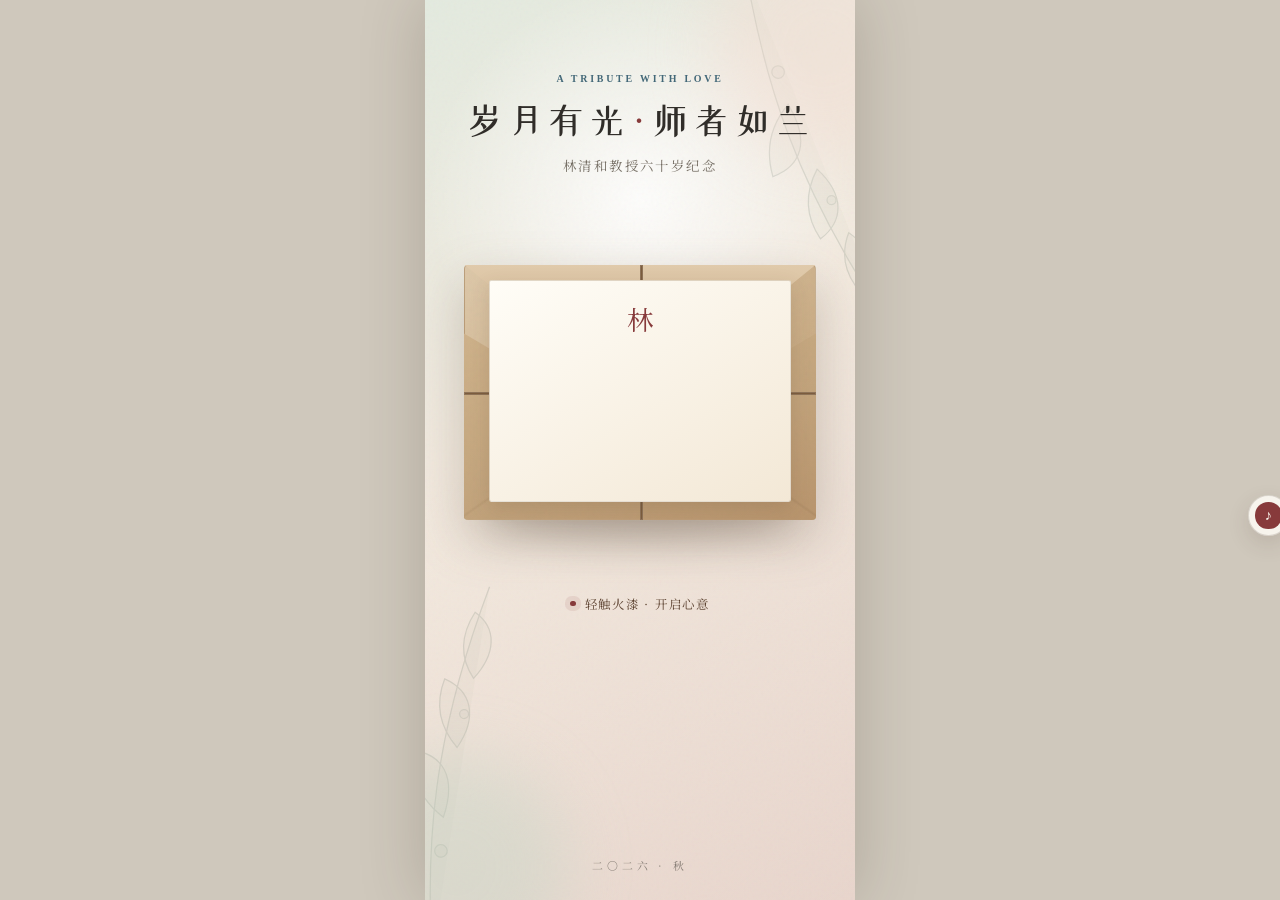
==== commit adf4e877: "完成手机版文字脱敏 Co-Authored-By: Aime <aime@bytedance.com> Change-Id: Ic5770e7e3e154f3b3e45f33841a82c8b3439" ====
--- a/index.html
+++ b/index.html
@@ -4,12 +4,12 @@
   <meta charset="UTF-8" />
   <meta name="viewport" content="width=device-width, initial-scale=1, viewport-fit=cover, user-scalable=no" />
   <meta name="theme-color" content="#eee8dc" />
-  <meta name="description" content="周洁红教授六十岁纪念互动贺卡" />
+  <meta name="description" content="林清和教授六十岁纪念互动贺卡" />
   <title>岁月有光 · 师者如兰</title>
   <link rel="preconnect" href="https://fonts.googleapis.com" />
   <link rel="preconnect" href="https://fonts.gstatic.com" crossorigin />
   <link href="https://fonts.googleapis.com/css2?family=Noto+Serif+SC:wght@400;500;600;700&family=ZCOOL+XiaoWei&display=swap" rel="stylesheet" />
-  <link rel="stylesheet" href="./style.css?v=2" />
+  <link rel="stylesheet" href="./style.css?v=4" />
 </head>
 <body>
   <main class="app-shell" aria-live="polite">
@@ -35,12 +35,12 @@
       <header class="hero-copy">
         <p class="eyebrow">A TRIBUTE WITH LOVE</p>
         <h1>岁月有光<span>·</span>师者如兰</h1>
-        <p class="subtitle">周洁红教授六十岁纪念</p>
+        <p class="subtitle">林清和教授六十岁纪念</p>
       </header>
 
       <div id="envelopeScene" class="envelope-scene">
         <div class="envelope-shadow"></div>
-        <div class="letter" aria-hidden="true"><div class="letter-monogram">周</div></div>
+        <div class="letter" aria-hidden="true"><div class="letter-monogram">林</div></div>
         <div class="envelope">
           <div class="envelope-back"></div>
           <div class="envelope-pocket"></div>
@@ -60,9 +60,9 @@
       <div class="greeting-card__border"></div>
       <div class="greeting-card__content">
         <p class="greeting-card__eyebrow">TO OUR DEAREST MENTOR</p>
-        <h2>敬爱的周老师：</h2>
-        <p class="blessing">六十载春华秋实，您以严谨治学启迪求知，以温厚仁心守护成长。一路走来，您的教诲如灯，照亮我们探索学问、奔赴人生的方向；您的关怀如春风，让周门始终温暖而坚定。值此六十华诞，愿您岁月常欢、身体康健、桃李芬芳，所行皆坦途，所愿皆如意！</p>
-        <div class="signature"><p>周门弟子 敬贺</p><time datetime="2026-09-12">2026 年 9 月 12 日</time></div>
+        <h2>敬爱的林老师：</h2>
+        <p class="blessing">六十载春华秋实，您以严谨治学启迪求知，以温厚仁心守护成长。一路走来，您的教诲如灯，照亮我们探索学问、奔赴人生的方向；您的关怀如春风，让师门始终温暖而坚定。值此六十华诞，愿您岁月常欢、身体康健、桃李芬芳，所行皆坦途，所愿皆如意！</p>
+        <div class="signature"><p>师门弟子 敬贺</p><time datetime="2026-09-12">2026 年 9 月 12 日</time></div>
         <button id="enterAlbum" class="primary-button" type="button"><span>进入纪念册</span><span aria-hidden="true">→</span></button>
       </div>
     </section>
@@ -79,7 +79,7 @@
       <div id="albumStage" class="album-stage">
         <article id="portraitPrelude" class="portrait-prelude" hidden>
           <p class="eyebrow">PORTRAIT PRELUDE · 人物序章</p>
-          <h2>先看见周老师</h2>
+          <h2>先看见林老师</h2>
           <p class="portrait-prelude__lead">在三段岁月展开之前<br />先留住五帧属于她自己的光</p>
           <figure id="portraitCard" class="portrait-prelude__card">
             <div class="portrait-prelude__frame">
@@ -160,9 +160,9 @@
         <article id="keywordScene" class="heart-scene keyword-scene">
           <div class="heart-orbit heart-orbit--one"></div><div class="heart-orbit heart-orbit--two"></div>
           <p class="eyebrow">IN EVERYONE'S EYES</p>
-          <h3>大家眼中的<br />周老师</h3>
+          <h3>大家眼中的<br />林老师</h3>
           <p class="heart-lead">二十七份心意，汇成共同的答案</p>
-          <div id="keywordCloud" class="keyword-cloud" aria-label="形容周老师的关键词"></div>
+          <div id="keywordCloud" class="keyword-cloud" aria-label="形容林老师的关键词"></div>
           <button id="toWishes" class="heart-next" type="button"><span>读一读大家的祝福</span><span aria-hidden="true">→</span></button>
         </article>
 
@@ -241,8 +241,8 @@
           </div>
           <div class="video-card__content">
             <p id="videoNumber" class="video-card__number">VIDEO 01</p>
-            <h3 id="videoName">尹世久</h3>
-            <p id="videoIdentity" class="video-card__identity">山东女子学院 · 健康养老学院</p>
+            <h3 id="videoName">顾怀远</h3>
+            <p id="videoIdentity" class="video-card__identity">某高校 · 公共健康学院</p>
             <div class="video-card__rule"></div>
             <p id="videoCaption" class="video-card__caption">二十余载师生情，祝福温暖如初</p>
           </div>
@@ -350,19 +350,19 @@
         <div class="credits-list">
           <section class="credits-group">
             <p>内容设计 · 网页制作</p>
-            <h3>贾丽婼</h3>
+            <h3>唐若安</h3>
           </section>
           <section class="credits-group">
             <p>素材收集</p>
-            <h3>许蒋鸿、贾丽婼</h3>
+            <h3>陆星河、唐若安</h3>
           </section>
-          <section class="credits-group">
-            <p>技术支持</p>
-            <h3>甘华粱<br /><span>网页部署与调试</span></h3>
+          <section class="credits-group credits-group--technical">
+            <p>技术支持 · 网页部署与调试</p>
+            <h3>顾临川</h3>
           </section>
           <section class="credits-group credits-group--support">
             <p>筹备组支持</p>
-            <h3>鄢贞、李凯、胡亦俊、金宇<br />许蒋鸿、贾丽婼、王璐</h3>
+            <h3>赵清妍、贺景行、程嘉树、周明澈<br />陆星河、唐若安、夏安宁</h3>
           </section>
         </div>
 
@@ -395,7 +395,7 @@
     <button id="skipAnimation" class="skip-button" type="button" hidden>跳过动画</button>
   </main>
   <audio id="backgroundMusic" src="./assets/audio/flowing-river.mp3" loop preload="metadata"></audio>
-  <script src="./achievements-data.js"></script>
-  <script src="./script.js?v=2"></script>
+  <script src="./achievements-data.js?v=2"></script>
+  <script src="./script.js?v=3"></script>
 </body>
 </html>
--- a/style.css
+++ b/style.css
@@ -465,9 +465,10 @@
 .credits-group { padding-top: .7rem; border-top: 1px solid rgba(95,77,60,.12); }
 .credits-group p,.credits-group h3 { margin: 0; }
 .credits-group p { color: var(--wine); font-size: .56rem; letter-spacing: .14em; }
-.credits-group h3 { margin-top: .38rem; color: var(--tea-dark); font-family: "Songti SC","STSong","Noto Serif SC",serif; font-size: .92rem; font-weight: 500; line-height: 1.8; letter-spacing: .06em; }
+.credits-group h3 { margin-top: .38rem; color: var(--tea-dark); font-family: "Songti SC","STSong","Noto Serif SC",serif; font-size: .86rem; font-weight: 500; line-height: 1.8; letter-spacing: .06em; }
 .credits-group h3 span { color: var(--muted); font-size: .7rem; font-weight: 400; }
-.credits-group--support h3 { font-size: .79rem; line-height: 1.9; }
+.credits-group--technical p { font-size: .52rem; letter-spacing: .1em; white-space: nowrap; }
+.credits-group--technical h3,.credits-group--support h3 { font-size: .84rem; line-height: 1.9; }
 .credits-closing { margin-top: 1rem; color: var(--muted); }
 .credits-closing > span { width: 2.5rem; height: 1px; display: block; margin: 0 auto .65rem; background: rgba(135,58,59,.42); }
 .credits-closing p { margin: 0; font-size: .58rem; line-height: 1.7; letter-spacing: .07em; }
